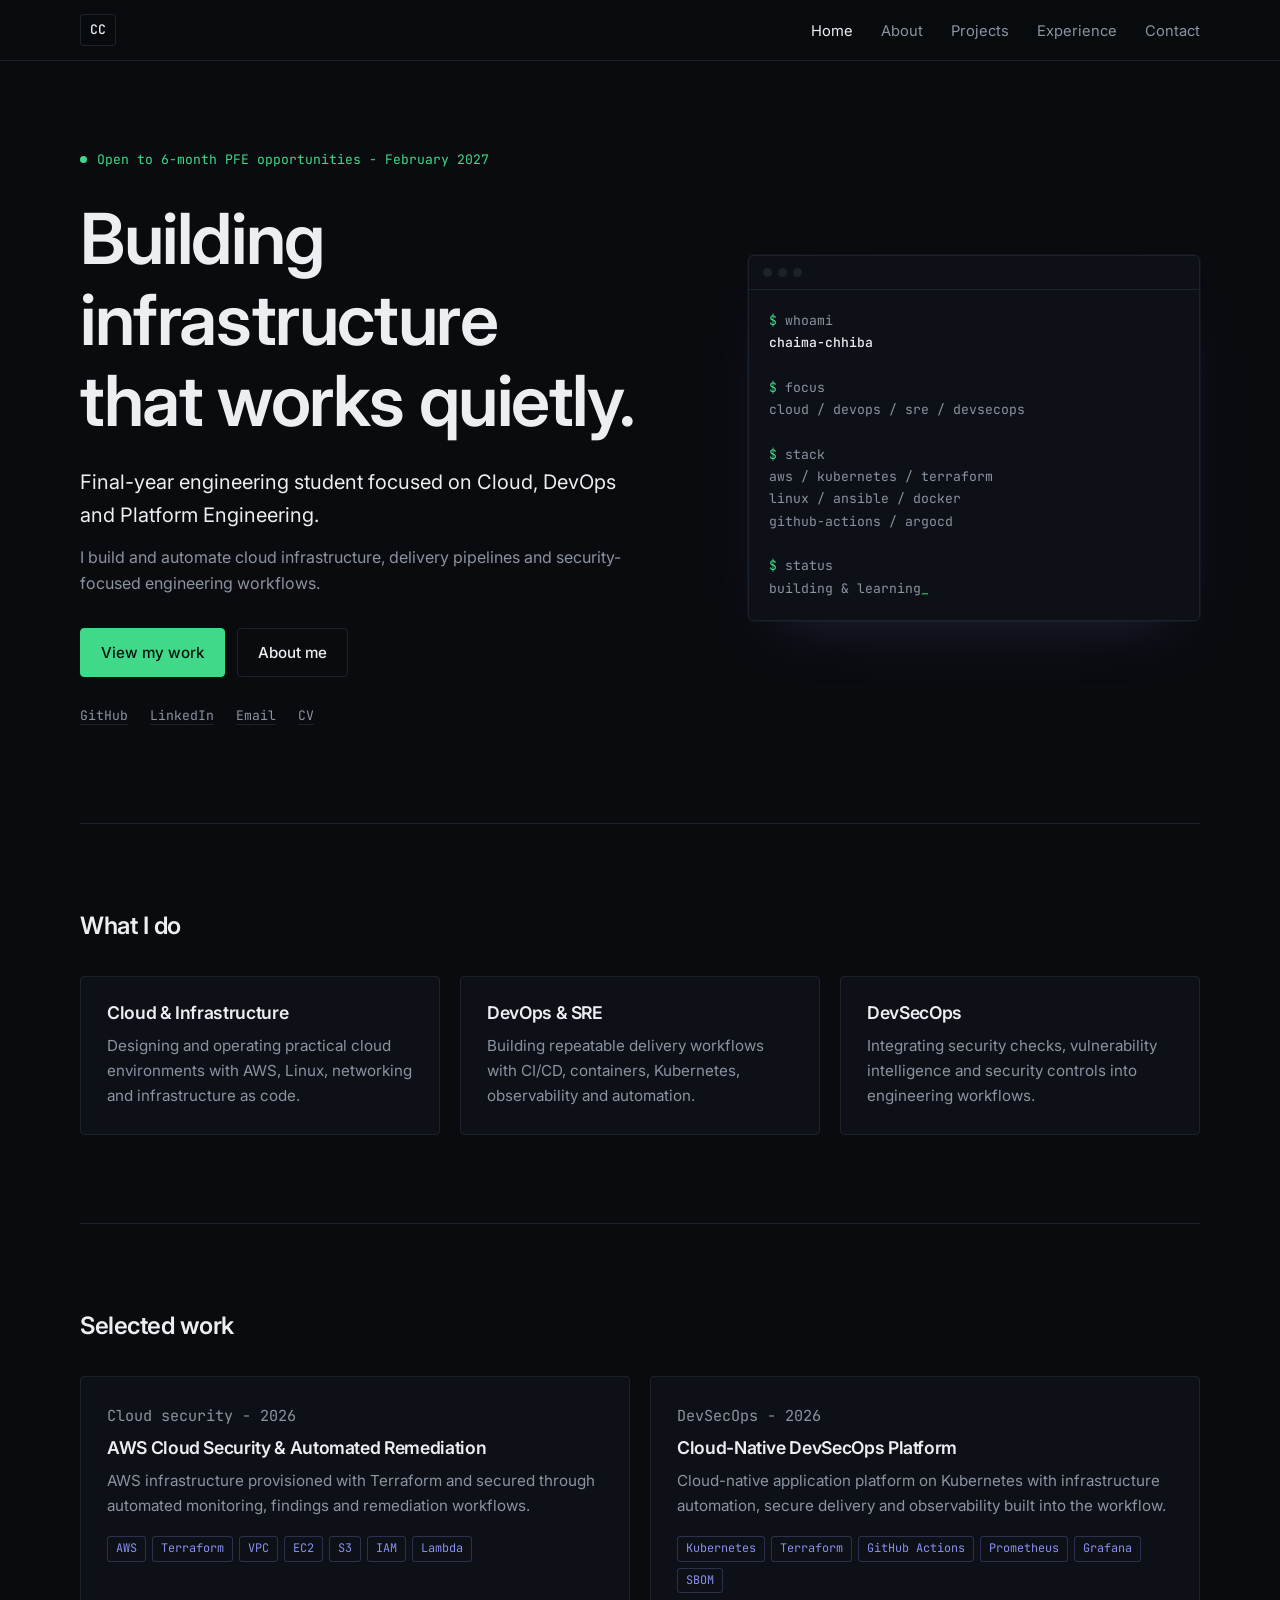
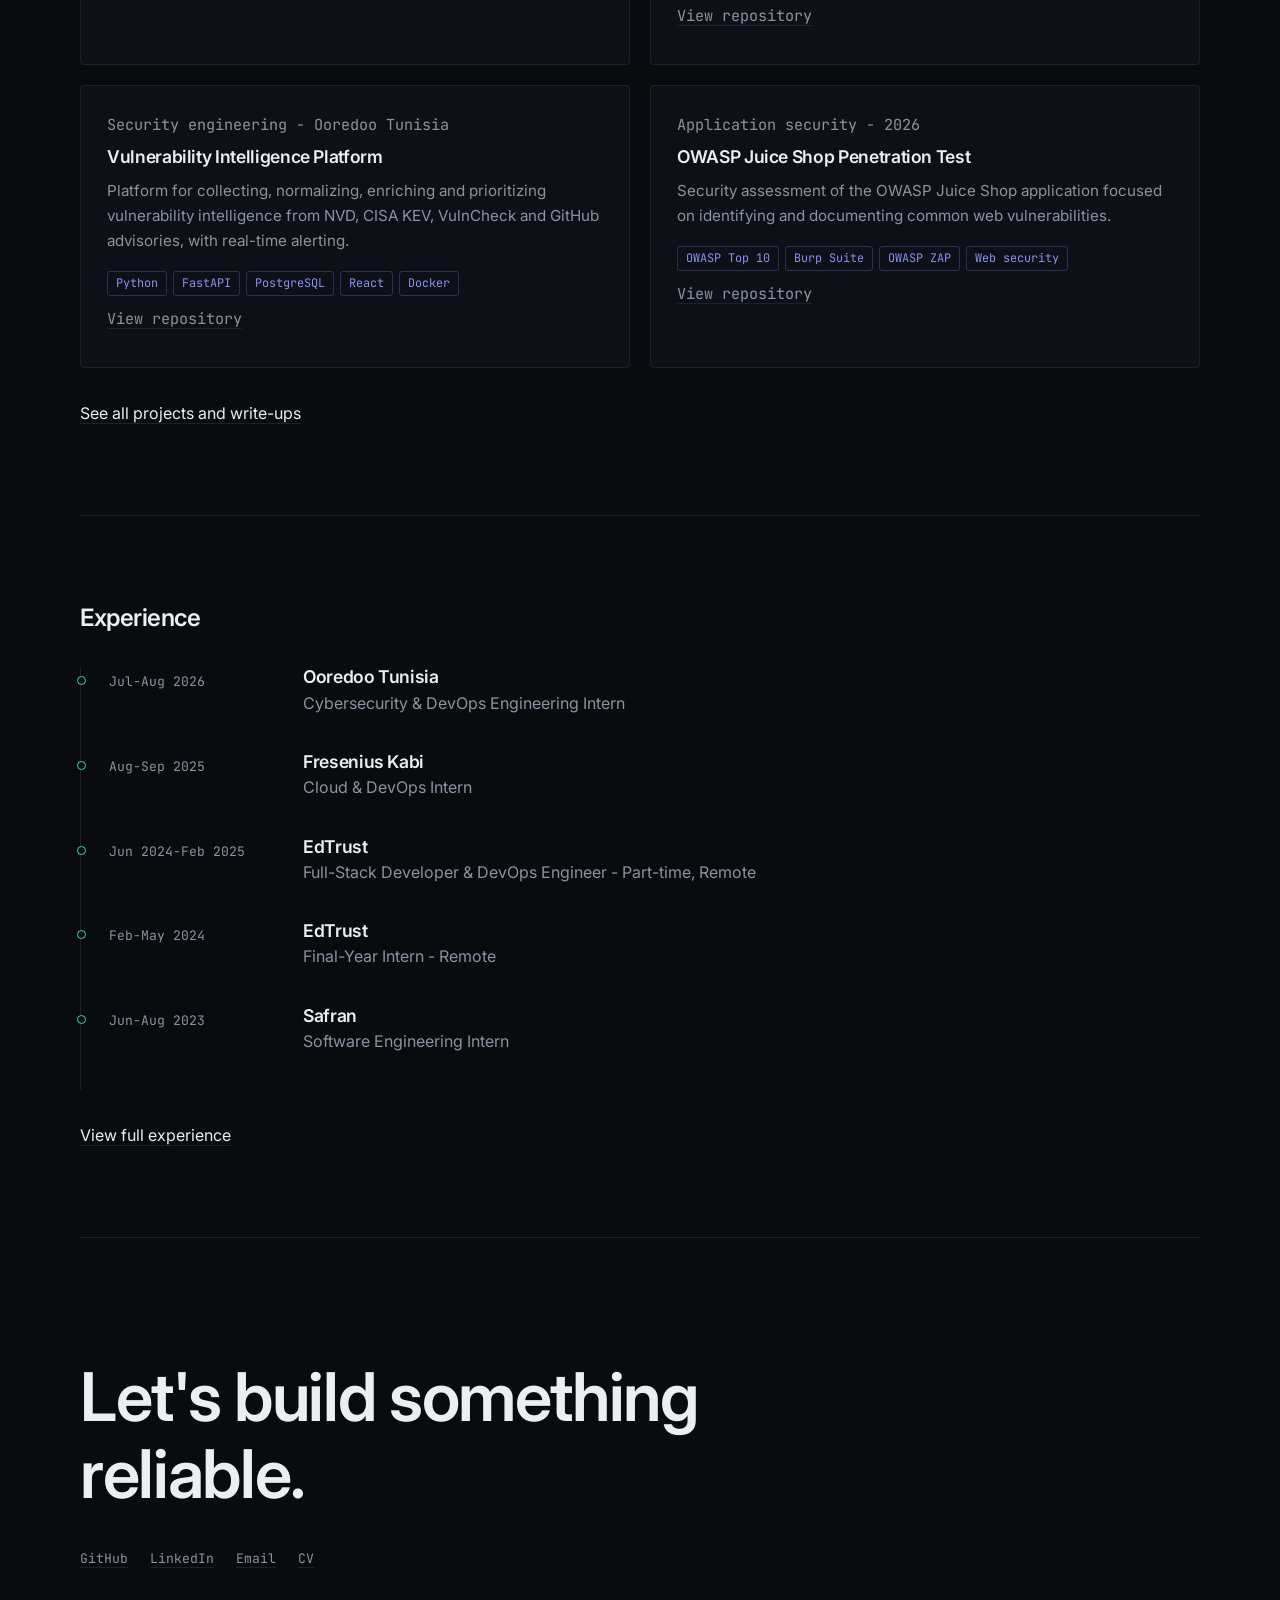
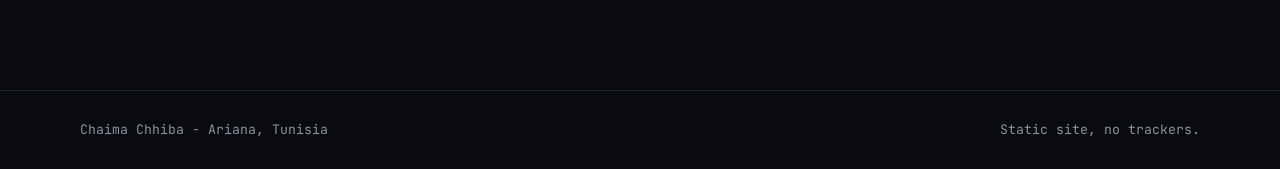
==== index.html @ 7de96c23 "Update portfolio profile and projects" ====
<!doctype html>
<html lang="en"><head><meta charset="utf-8"><meta name="viewport" content="width=device-width,initial-scale=1">
<title>Chaima Chhiba - Cloud, DevOps & Platform Engineering</title><meta name="description" content="Final-year engineering student at TEK-UP focused on Cloud, DevOps, Platform Engineering and DevSecOps. Looking for a 6-month PFE starting February 2027."><meta name="theme-color" content="#090b0f">
<link rel="canonical" href="https://chaima-chhiba.github.io/"><meta property="og:type" content="website"><meta property="og:title" content="Chaima Chhiba - Cloud, DevOps & Platform Engineering"><meta property="og:description" content="Final-year engineering student at TEK-UP focused on Cloud, DevOps, Platform Engineering and DevSecOps. Looking for a 6-month PFE starting February 2027."><meta property="og:url" content="https://chaima-chhiba.github.io/"><meta name="twitter:card" content="summary">
<link rel="icon" href="data:image/svg+xml,%3Csvg xmlns='http://www.w3.org/2000/svg' viewBox='0 0 32 32'%3E%3Crect width='32' height='32' fill='%23090b0f'/%3E%3Ctext x='4' y='22' font-family='monospace' font-size='16' fill='%2340d98a'%3ECC%3C/text%3E%3C/svg%3E">
<link rel="preconnect" href="https://fonts.googleapis.com"><link rel="preconnect" href="https://fonts.gstatic.com" crossorigin>
<link rel="stylesheet" href="https://fonts.googleapis.com/css2?family=Inter:wght@400;500;600&family=JetBrains+Mono:wght@400;500&display=swap">
<link rel="stylesheet" href="/assets/css/style.css"></head><body>
<a class="skip" href="#main">Skip to content</a>
<header class="nav"><div class="wrap nav-in"><a class="logo mono" href="/" aria-label="Chaima Chhiba, home">CC</a>
<button class="burger" aria-expanded="false" aria-controls="menu" aria-label="Open menu"><span></span><span></span></button>
<nav aria-label="Main"><ul id="menu"><li><a href="/" aria-current="page">Home</a></li><li><a href="/about/">About</a></li><li><a href="/projects/">Projects</a></li><li><a href="/experience/">Experience</a></li><li><a href="/#contact">Contact</a></li></ul></nav></div></header>
<main id="main"><section class="hero wrap"><div class="hero-t">
<p class="mono status"><span class="dot"></span>Open to 6-month PFE opportunities - February 2027</p>
<h1>Building infrastructure<br>that works quietly.</h1>
<p class="sub">Final-year engineering student focused on Cloud, DevOps and Platform Engineering.</p>
<p class="dim">I build and automate cloud infrastructure, delivery pipelines and security-focused engineering workflows.</p>
<div class="cta"><a class="btn pri" href="/projects/">View my work</a><a class="btn" href="/about/">About me</a></div><ul class="links mono"><li><a href="https://github.com/chaima-chhiba" rel="me noopener">GitHub</a></li><li><a href="https://linkedin.com/in/chaima-chhiba" rel="me noopener">LinkedIn</a></li><li><a href="mailto:chhibaachaima@gmail.com">Email</a></li><li><a href="/assets/Chaima-Chhiba-Cv.pdf">CV</a></li></ul></div>
<div class="term" role="img" aria-label="Terminal panel: chaima-chhiba, focus cloud, devops, sre, devsecops; stack aws, kubernetes, terraform, linux, ansible, docker, github-actions, argocd; status building and learning">
<div class="term-bar"><i></i><i></i><i></i></div><pre class="mono" aria-hidden="true"><span class="p">$</span> whoami
<b>chaima-chhiba</b>

<span class="p">$</span> focus
cloud / devops / sre / devsecops

<span class="p">$</span> stack
aws / kubernetes / terraform
linux / ansible / docker
github-actions / argocd

<span class="p">$</span> status
building &amp; learning<span class="cur">_</span></pre></div></section>
<section class="wrap sec"><h2 class="rv">What I do</h2><div class="grid3">
<article class="card rv"><h3>Cloud &amp; Infrastructure</h3><p>Designing and operating practical cloud environments with AWS, Linux, networking and infrastructure as code.</p></article>
<article class="card rv"><h3>DevOps &amp; SRE</h3><p>Building repeatable delivery workflows with CI/CD, containers, Kubernetes, observability and automation.</p></article>
<article class="card rv"><h3>DevSecOps</h3><p>Integrating security checks, vulnerability intelligence and security controls into engineering workflows.</p></article></div></section>
<section class="wrap sec"><h2 class="rv">Selected work</h2><div class="grid2"><article class="card rv"><p class="mono dim">Cloud security - 2026</p><h3>AWS Cloud Security & Automated Remediation</h3><p>AWS infrastructure provisioned with Terraform and secured through automated monitoring, findings and remediation workflows.</p><ul class="tags mono"><li>AWS</li><li>Terraform</li><li>VPC</li><li>EC2</li><li>S3</li><li>IAM</li><li>Lambda</li></ul></article><article class="card rv"><p class="mono dim">DevSecOps - 2026</p><h3>Cloud-Native DevSecOps Platform</h3><p>Cloud-native application platform on Kubernetes with infrastructure automation, secure delivery and observability built into the workflow.</p><ul class="tags mono"><li>Kubernetes</li><li>Terraform</li><li>GitHub Actions</li><li>Prometheus</li><li>Grafana</li><li>SBOM</li></ul><p class="mono repo"><a href="https://github.com/chaima-chhiba/secure-cicd-demo" rel="noopener">View repository</a></p></article><article class="card rv"><p class="mono dim">Security engineering - Ooredoo Tunisia</p><h3>Vulnerability Intelligence Platform</h3><p>Platform for collecting, normalizing, enriching and prioritizing vulnerability intelligence from NVD, CISA KEV, VulnCheck and GitHub advisories, with real-time alerting.</p><ul class="tags mono"><li>Python</li><li>FastAPI</li><li>PostgreSQL</li><li>React</li><li>Docker</li></ul><p class="mono repo"><a href="https://github.com/chaima-chhiba/Cybersecurity-Vulnerability-Intelligence-Portal" rel="noopener">View repository</a></p></article><article class="card rv"><p class="mono dim">Application security - 2026</p><h3>OWASP Juice Shop Penetration Test</h3><p>Security assessment of the OWASP Juice Shop application focused on identifying and documenting common web vulnerabilities.</p><ul class="tags mono"><li>OWASP Top 10</li><li>Burp Suite</li><li>OWASP ZAP</li><li>Web security</li></ul><p class="mono repo"><a href="https://github.com/chaima-chhiba/owasp-juiceshop-pentest" rel="noopener">View repository</a></p></article></div><p class="more"><a href="/projects/">See all projects and write-ups</a></p></section>
<section class="wrap sec"><h2 class="rv">Experience</h2><ol class="tl"><li class="rv"><span class="mono dim">Jul-Aug 2026</span><div><h3>Ooredoo Tunisia</h3><p class="role">Cybersecurity & DevOps Engineering Intern</p></div></li><li class="rv"><span class="mono dim">Aug-Sep 2025</span><div><h3>Fresenius Kabi</h3><p class="role">Cloud & DevOps Intern</p></div></li><li class="rv"><span class="mono dim">Jun 2024-Feb 2025</span><div><h3>EdTrust</h3><p class="role">Full-Stack Developer & DevOps Engineer - Part-time, Remote</p></div></li><li class="rv"><span class="mono dim">Feb-May 2024</span><div><h3>EdTrust</h3><p class="role">Final-Year Intern - Remote</p></div></li><li class="rv"><span class="mono dim">Jun-Aug 2023</span><div><h3>Safran</h3><p class="role">Software Engineering Intern</p></div></li></ol><p class="more"><a href="/experience/">View full experience</a></p></section>
<section class="wrap sec contact" id="contact"><h2 class="big rv">Let's build something<br>reliable.</h2><ul class="links mono"><li><a href="https://github.com/chaima-chhiba" rel="me noopener">GitHub</a></li><li><a href="https://linkedin.com/in/chaima-chhiba" rel="me noopener">LinkedIn</a></li><li><a href="mailto:chhibaachaima@gmail.com">Email</a></li><li><a href="/assets/Chaima-Chhiba-Cv.pdf">CV</a></li></ul></section></main>
<footer class="foot"><div class="wrap"><span class="mono">Chaima Chhiba - Ariana, Tunisia</span><span class="mono">Static site, no trackers.</span></div></footer>
<script src="/assets/js/main.js" defer></script></body></html>
---- assets/css/style.css ----
:root{--bg:#090b0f;--bg2:#0d1117;--tx:#eceef1;--mu:#8b93a1;--bd:#1c222c;--g:#40d98a;--v:#8b8fef;--sans:Inter,system-ui,-apple-system,"Segoe UI",sans-serif;--mono:"JetBrains Mono",ui-monospace,SFMono-Regular,Menlo,monospace}
*{box-sizing:border-box;margin:0}html{scroll-behavior:smooth;scroll-padding-top:72px;-webkit-text-size-adjust:100%}
body{background:var(--bg);color:var(--tx);font:400 1rem/1.65 var(--sans);overflow-x:hidden;-webkit-font-smoothing:antialiased}
.mono{font-family:var(--mono);font-size:.82rem}.dim{color:var(--mu)}
a{color:inherit;text-decoration-color:var(--bd);text-underline-offset:4px;transition:color .2s,text-decoration-color .2s}a:hover{color:var(--g);text-decoration-color:var(--g)}
:focus-visible{outline:2px solid var(--g);outline-offset:3px;border-radius:2px}
.skip{position:absolute;left:-999px;top:8px;background:var(--g);color:#000;padding:8px 12px;z-index:99}.skip:focus{left:8px}
.wrap{width:min(1120px,100% - 40px);margin-inline:auto}
.nav{position:sticky;top:0;z-index:50;background:rgba(9,11,15,.82);backdrop-filter:blur(10px);border-bottom:1px solid var(--bd)}
.nav-in{display:flex;align-items:center;justify-content:space-between;height:60px}
.logo{text-decoration:none;font-weight:500;border:1px solid var(--bd);padding:4px 9px;border-radius:3px}.logo:hover{border-color:var(--g)}
.nav ul{list-style:none;display:flex;gap:28px;padding:0}.nav nav a{text-decoration:none;color:var(--mu);font-size:.92rem}.nav nav a:hover,.nav nav a[aria-current]{color:var(--tx)}
.burger{display:none;background:none;border:1px solid var(--bd);border-radius:3px;width:40px;height:36px;cursor:pointer;flex-direction:column;justify-content:center;align-items:center;gap:5px}
.burger span{width:18px;height:1.5px;background:var(--tx);transition:transform .25s}
.burger[aria-expanded=true] span:first-child{transform:translateY(3.25px) rotate(45deg)}.burger[aria-expanded=true] span:last-child{transform:translateY(-3.25px) rotate(-45deg)}
h1,h2,h3{line-height:1.15;letter-spacing:-.02em;font-weight:600}
h1{font-size:clamp(2.3rem,6vw,4.4rem);margin-bottom:24px}h2{font-size:1.5rem}h3{font-size:1.1rem}
.sec{padding:88px 0;border-top:1px solid var(--bd)}.sec.first{border-top:0;padding-top:72px}.sec>h2{margin-bottom:36px}
.hero{display:grid;grid-template-columns:1.15fr .85fr;gap:56px;align-items:center;padding:88px 0 96px}
.hero-t{min-width:0}.sub{font-size:1.25rem;max-width:34rem;margin-bottom:12px}.hero-t .dim{max-width:34rem}
.status{color:var(--g);display:flex;align-items:center;gap:10px;margin-bottom:28px}.dot{width:7px;height:7px;border-radius:50%;background:var(--g);animation:pulse 2.4s infinite}
@keyframes pulse{50%{opacity:.35}}
.cta{display:flex;gap:12px;flex-wrap:wrap;margin:32px 0 28px}
.btn{display:inline-block;padding:11px 20px;border:1px solid var(--bd);border-radius:4px;text-decoration:none;font-weight:500;font-size:.95rem;transition:border-color .2s,background .2s,transform .2s}
.btn:hover{border-color:var(--g);color:var(--tx);transform:translateY(-1px)}.btn.pri{background:var(--g);border-color:var(--g);color:#04120a}.btn.pri:hover{background:#5be6a0;color:#04120a}
.links{list-style:none;display:flex;gap:22px;flex-wrap:wrap;padding:0}.links a{color:var(--mu)}
.term{background:var(--bg2);border:1px solid var(--bd);border-radius:6px;box-shadow:0 0 0 1px rgba(139,143,239,.06),0 30px 60px -30px rgba(139,143,239,.18);animation:float 9s ease-in-out infinite;min-width:0}
@keyframes float{50%{transform:translateY(-6px)}}
.term-bar{display:flex;gap:6px;padding:12px 14px;border-bottom:1px solid var(--bd)}.term-bar i{width:9px;height:9px;border-radius:50%;background:var(--bd)}
.term pre{padding:20px;color:var(--mu);line-height:1.7;overflow-x:auto;white-space:pre-wrap}.term b{color:var(--tx);font-weight:500}.p{color:var(--g)}.cur{color:var(--g);animation:blink 1.1s steps(1) infinite}
@keyframes blink{50%{opacity:0}}
.grid3{display:grid;grid-template-columns:repeat(3,1fr);gap:20px}.grid2{display:grid;grid-template-columns:repeat(2,1fr);gap:20px}
.card{background:var(--bg2);border:1px solid var(--bd);border-radius:4px;padding:26px;transition:border-color .25s,transform .25s}.card:hover{border-color:rgba(64,217,138,.45);transform:translateY(-2px)}
.card h3{margin-bottom:10px}.card p{color:var(--mu);font-size:.95rem}.card .mono{margin-bottom:10px}.card .tags{margin-top:18px}
.tags{list-style:none;display:flex;flex-wrap:wrap;gap:6px;padding:0;margin-top:14px}.tags li{font-family:var(--mono);font-size:.74rem;color:var(--v);border:1px solid rgba(139,143,239,.25);padding:2px 8px;border-radius:3px}
.more{margin-top:32px}
.tl{list-style:none;padding:0;border-left:1px solid var(--bd)}.tl>li{display:grid;grid-template-columns:170px 1fr;gap:24px;padding:0 0 36px 28px;position:relative}
.tl>li::before{content:"";position:absolute;left:-4px;top:9px;width:7px;height:7px;background:var(--bg);border:1px solid var(--g);border-radius:50%}
.tl h3{margin-bottom:2px}.role{color:var(--mu)}.tl ul{margin:12px 0 0 18px;color:var(--mu);font-size:.95rem}.tl .mono{padding-top:4px}
.contact{padding:120px 0}.big{font-size:clamp(2.2rem,6vw,4.2rem)!important;margin-bottom:36px}
.two{display:grid;grid-template-columns:220px 1fr;gap:40px}.prose{max-width:38rem}.prose p{margin-bottom:16px;color:#c7ccd4}.prose .links{margin-top:24px}
.row{padding:0 0 22px;margin-bottom:22px;border-bottom:1px solid var(--bd)}.row h3{margin-bottom:4px}.row p{color:var(--mu)}.row .tags{margin-top:6px}.row h3.mono{color:var(--tx);font-weight:500}
.clist{list-style:none;padding:0}.clist li{padding:12px 0;border-bottom:1px solid var(--bd)}.clist li::before{content:"✓ ";color:var(--g)}
.proj{display:grid;grid-template-columns:90px 1fr;gap:24px;padding:56px 0;border-top:1px solid var(--bd)}.pn{color:var(--g);padding-top:10px}
.proj h2{font-size:clamp(1.6rem,3.5vw,2.4rem);margin:6px 0 14px}.lead{max-width:40rem;color:#c7ccd4}
dl{display:grid;grid-template-columns:130px 1fr;gap:14px 24px;margin:28px 0;max-width:46rem}dt{color:var(--g);padding-top:3px}dd{color:var(--mu)}
.foot{border-top:1px solid var(--bd);padding:28px 0;color:var(--mu)}.foot .wrap{display:flex;justify-content:space-between;gap:12px;flex-wrap:wrap}
.js .rv{opacity:0;transform:translateY(14px);transition:opacity .6s,transform .6s}.js .rv.in{opacity:1;transform:none}
@media(max-width:900px){.hero{grid-template-columns:1fr;gap:40px;padding-top:56px}.grid3{grid-template-columns:1fr}.two{grid-template-columns:1fr;gap:20px}}
@media(max-width:720px){.grid2{grid-template-columns:1fr}.sec{padding:64px 0}
.burger{display:flex}.nav nav{position:absolute;top:60px;left:0;right:0;background:var(--bg);border-bottom:1px solid var(--bd);display:none}.nav nav.open{display:block}
.nav ul{flex-direction:column;gap:0;padding:8px 20px}.nav nav a{display:block;padding:14px 0;border-bottom:1px solid var(--bd)}.nav li:last-child a{border:0}
.tl>li{grid-template-columns:1fr;gap:4px;padding-left:22px}.proj{grid-template-columns:1fr;gap:6px}dl{grid-template-columns:1fr;gap:4px}dt{margin-top:12px}}
@media(prefers-reduced-motion:reduce){*,*::before,*::after{animation:none!important;transition:none!important;scroll-behavior:auto!important}.js .rv{opacity:1;transform:none}}
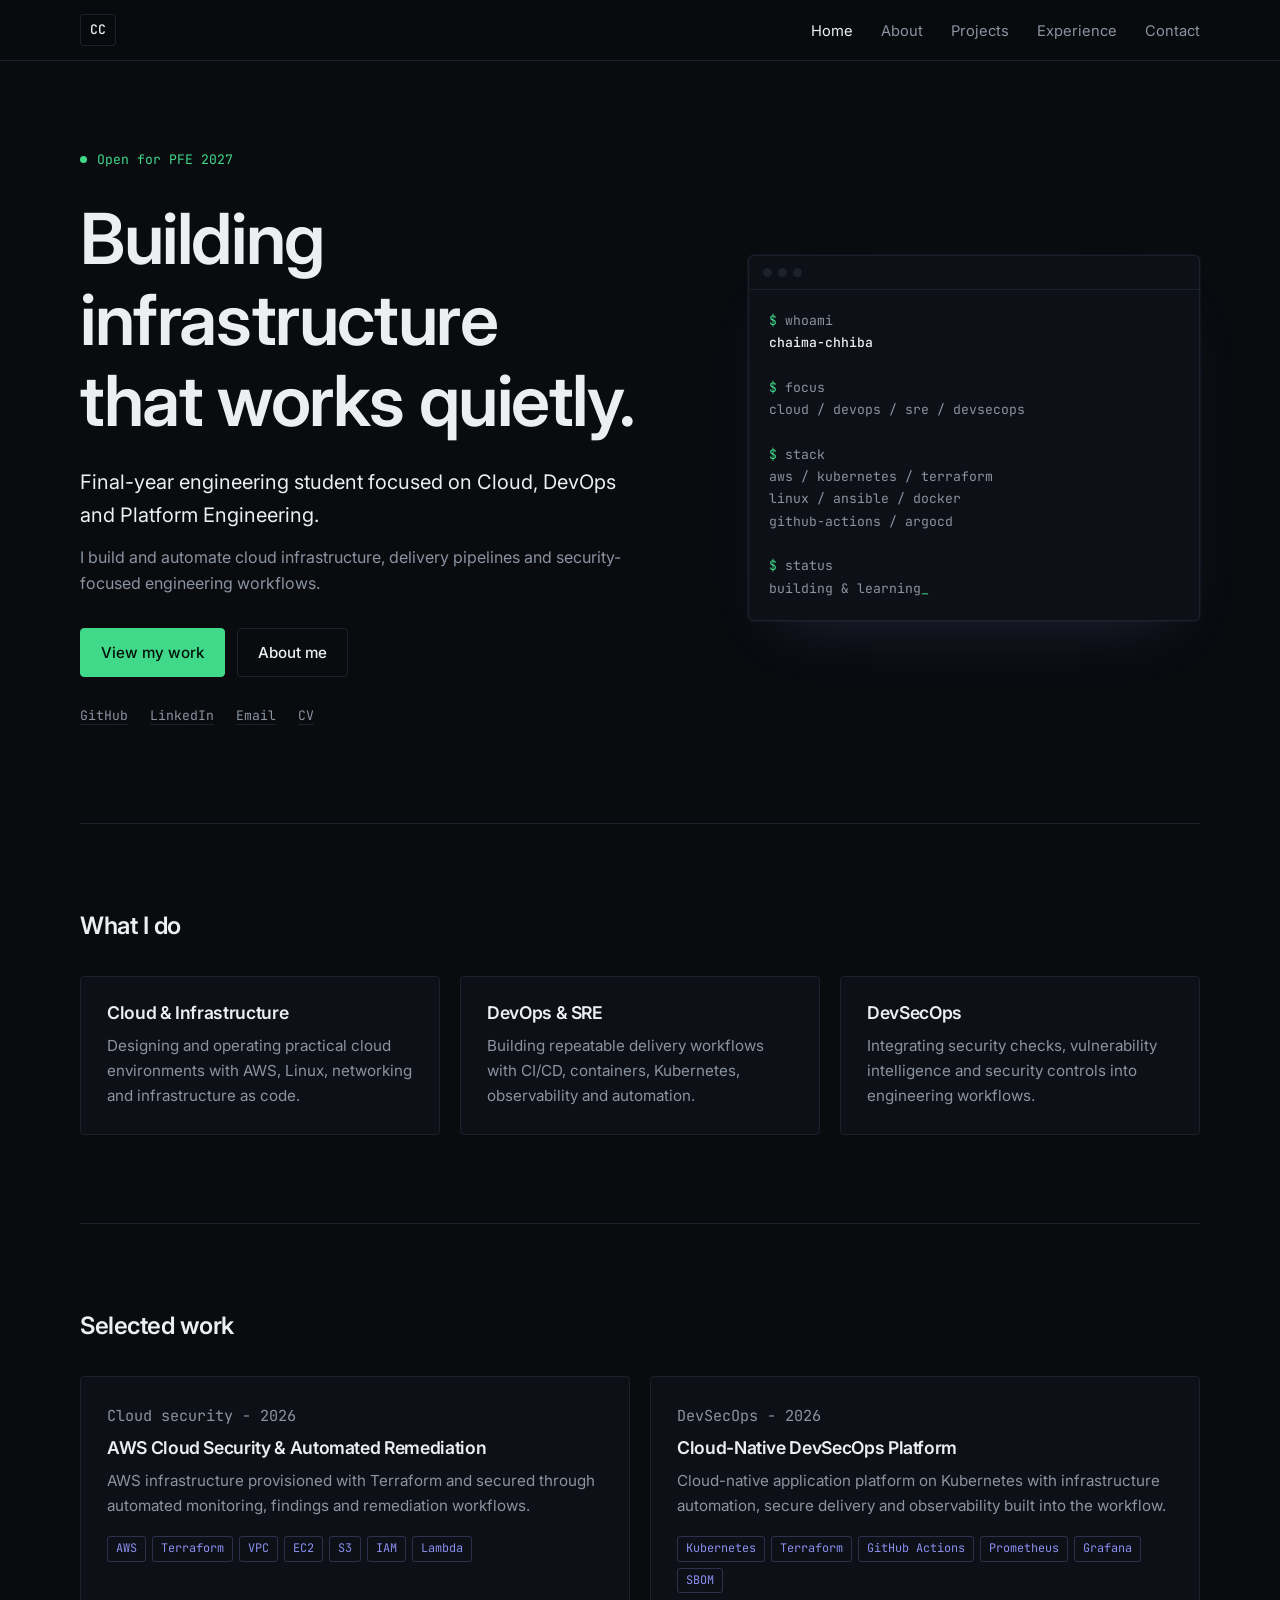
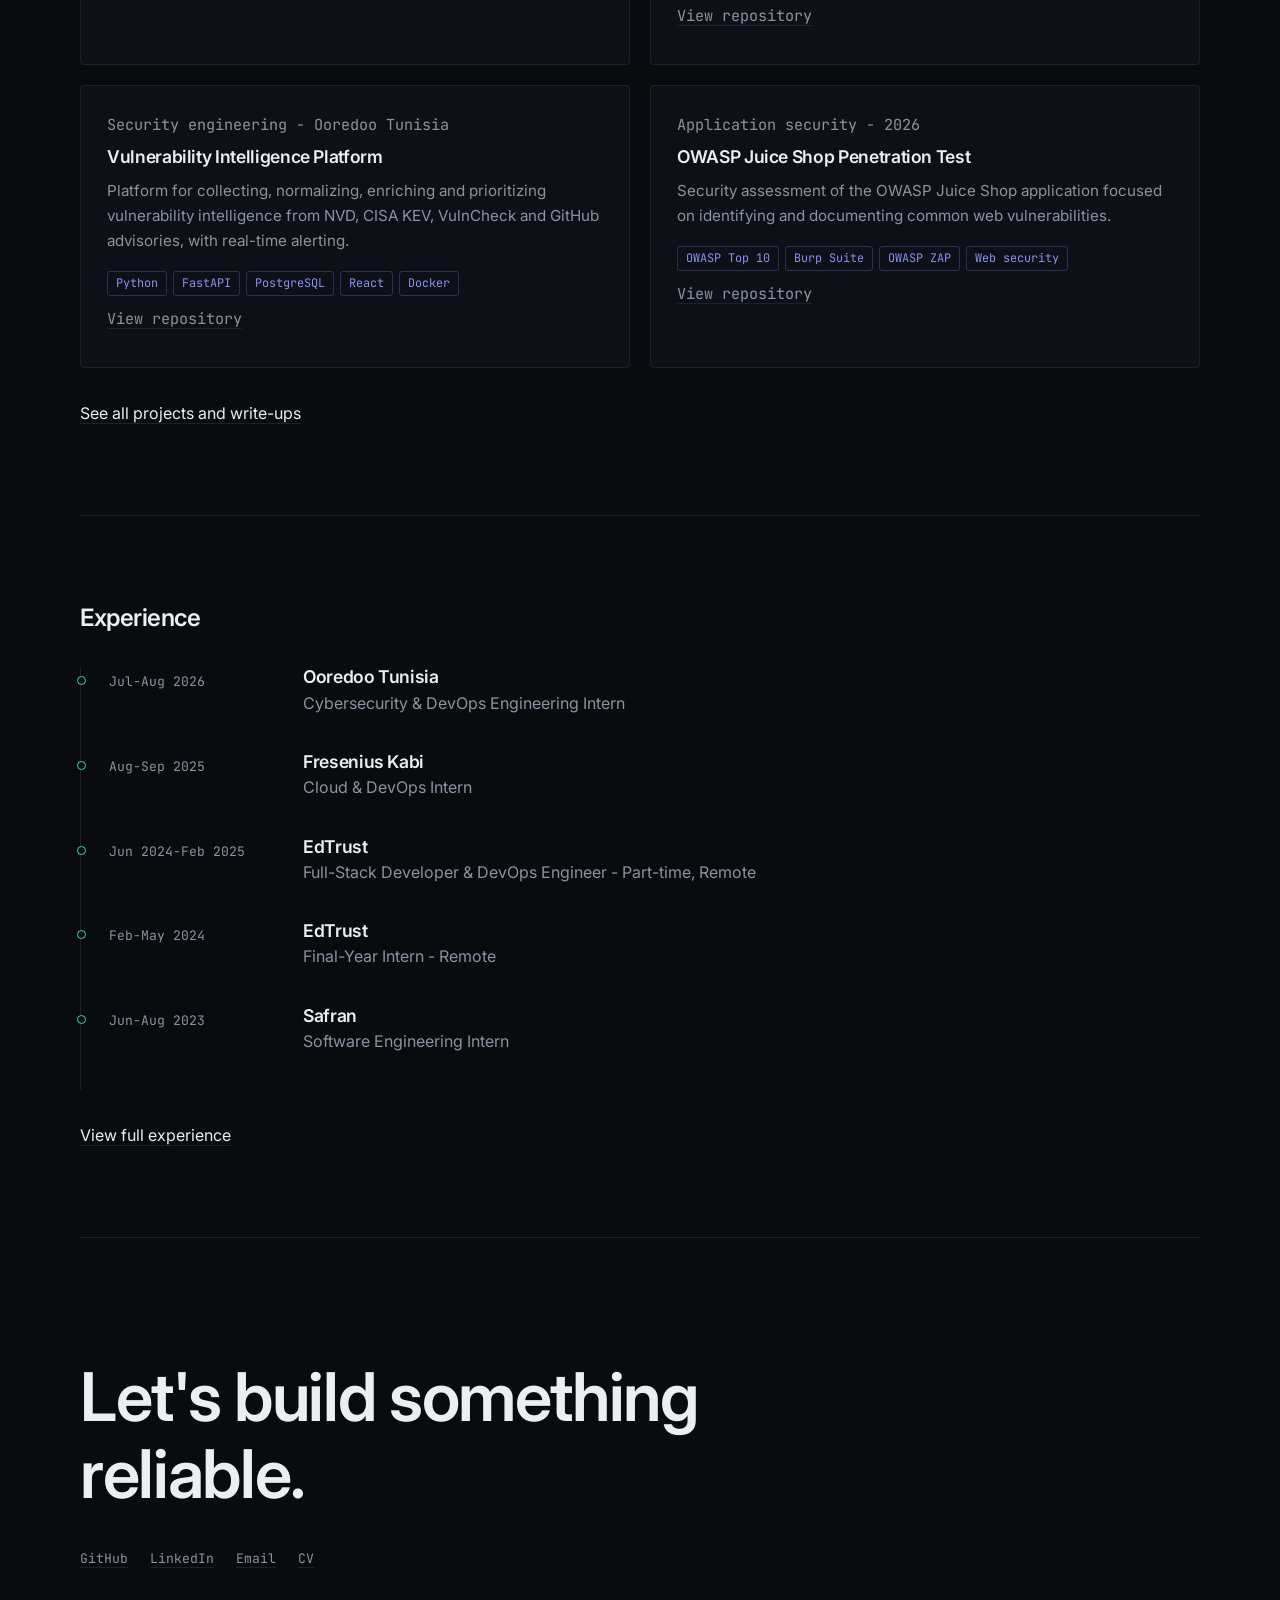
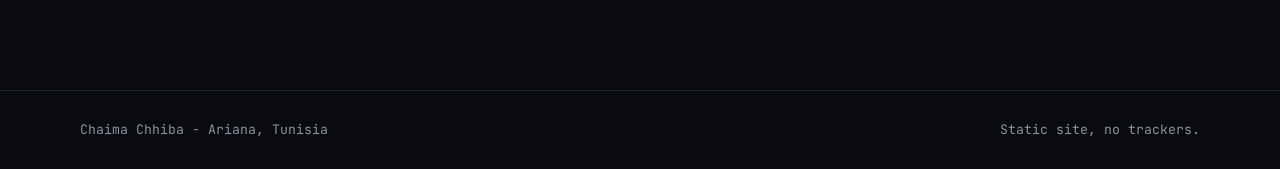
==== commit 81475bf0: "Update PFE availability wording" ====
--- a/index.html
+++ b/index.html
@@ -1,7 +1,7 @@
 <!doctype html>
 <html lang="en"><head><meta charset="utf-8"><meta name="viewport" content="width=device-width,initial-scale=1">
-<title>Chaima Chhiba - Cloud, DevOps & Platform Engineering</title><meta name="description" content="Final-year engineering student at TEK-UP focused on Cloud, DevOps, Platform Engineering and DevSecOps. Looking for a 6-month PFE starting February 2027."><meta name="theme-color" content="#090b0f">
-<link rel="canonical" href="https://chaima-chhiba.github.io/"><meta property="og:type" content="website"><meta property="og:title" content="Chaima Chhiba - Cloud, DevOps & Platform Engineering"><meta property="og:description" content="Final-year engineering student at TEK-UP focused on Cloud, DevOps, Platform Engineering and DevSecOps. Looking for a 6-month PFE starting February 2027."><meta property="og:url" content="https://chaima-chhiba.github.io/"><meta name="twitter:card" content="summary">
+<title>Chaima Chhiba - Cloud, DevOps & Platform Engineering</title><meta name="description" content="Final-year engineering student at TEK-UP focused on Cloud, DevOps, Platform Engineering and DevSecOps. Open for PFE 2027."><meta name="theme-color" content="#090b0f">
+<link rel="canonical" href="https://chaima-chhiba.github.io/"><meta property="og:type" content="website"><meta property="og:title" content="Chaima Chhiba - Cloud, DevOps & Platform Engineering"><meta property="og:description" content="Final-year engineering student at TEK-UP focused on Cloud, DevOps, Platform Engineering and DevSecOps. Open for PFE 2027."><meta property="og:url" content="https://chaima-chhiba.github.io/"><meta name="twitter:card" content="summary">
 <link rel="icon" href="data:image/svg+xml,%3Csvg xmlns='http://www.w3.org/2000/svg' viewBox='0 0 32 32'%3E%3Crect width='32' height='32' fill='%23090b0f'/%3E%3Ctext x='4' y='22' font-family='monospace' font-size='16' fill='%2340d98a'%3ECC%3C/text%3E%3C/svg%3E">
 <link rel="preconnect" href="https://fonts.googleapis.com"><link rel="preconnect" href="https://fonts.gstatic.com" crossorigin>
 <link rel="stylesheet" href="https://fonts.googleapis.com/css2?family=Inter:wght@400;500;600&family=JetBrains+Mono:wght@400;500&display=swap">
@@ -11,7 +11,7 @@
 <button class="burger" aria-expanded="false" aria-controls="menu" aria-label="Open menu"><span></span><span></span></button>
 <nav aria-label="Main"><ul id="menu"><li><a href="/" aria-current="page">Home</a></li><li><a href="/about/">About</a></li><li><a href="/projects/">Projects</a></li><li><a href="/experience/">Experience</a></li><li><a href="/#contact">Contact</a></li></ul></nav></div></header>
 <main id="main"><section class="hero wrap"><div class="hero-t">
-<p class="mono status"><span class="dot"></span>Open to 6-month PFE opportunities - February 2027</p>
+<p class="mono status"><span class="dot"></span>Open for PFE 2027</p>
 <h1>Building infrastructure<br>that works quietly.</h1>
 <p class="sub">Final-year engineering student focused on Cloud, DevOps and Platform Engineering.</p>
 <p class="dim">I build and automate cloud infrastructure, delivery pipelines and security-focused engineering workflows.</p>
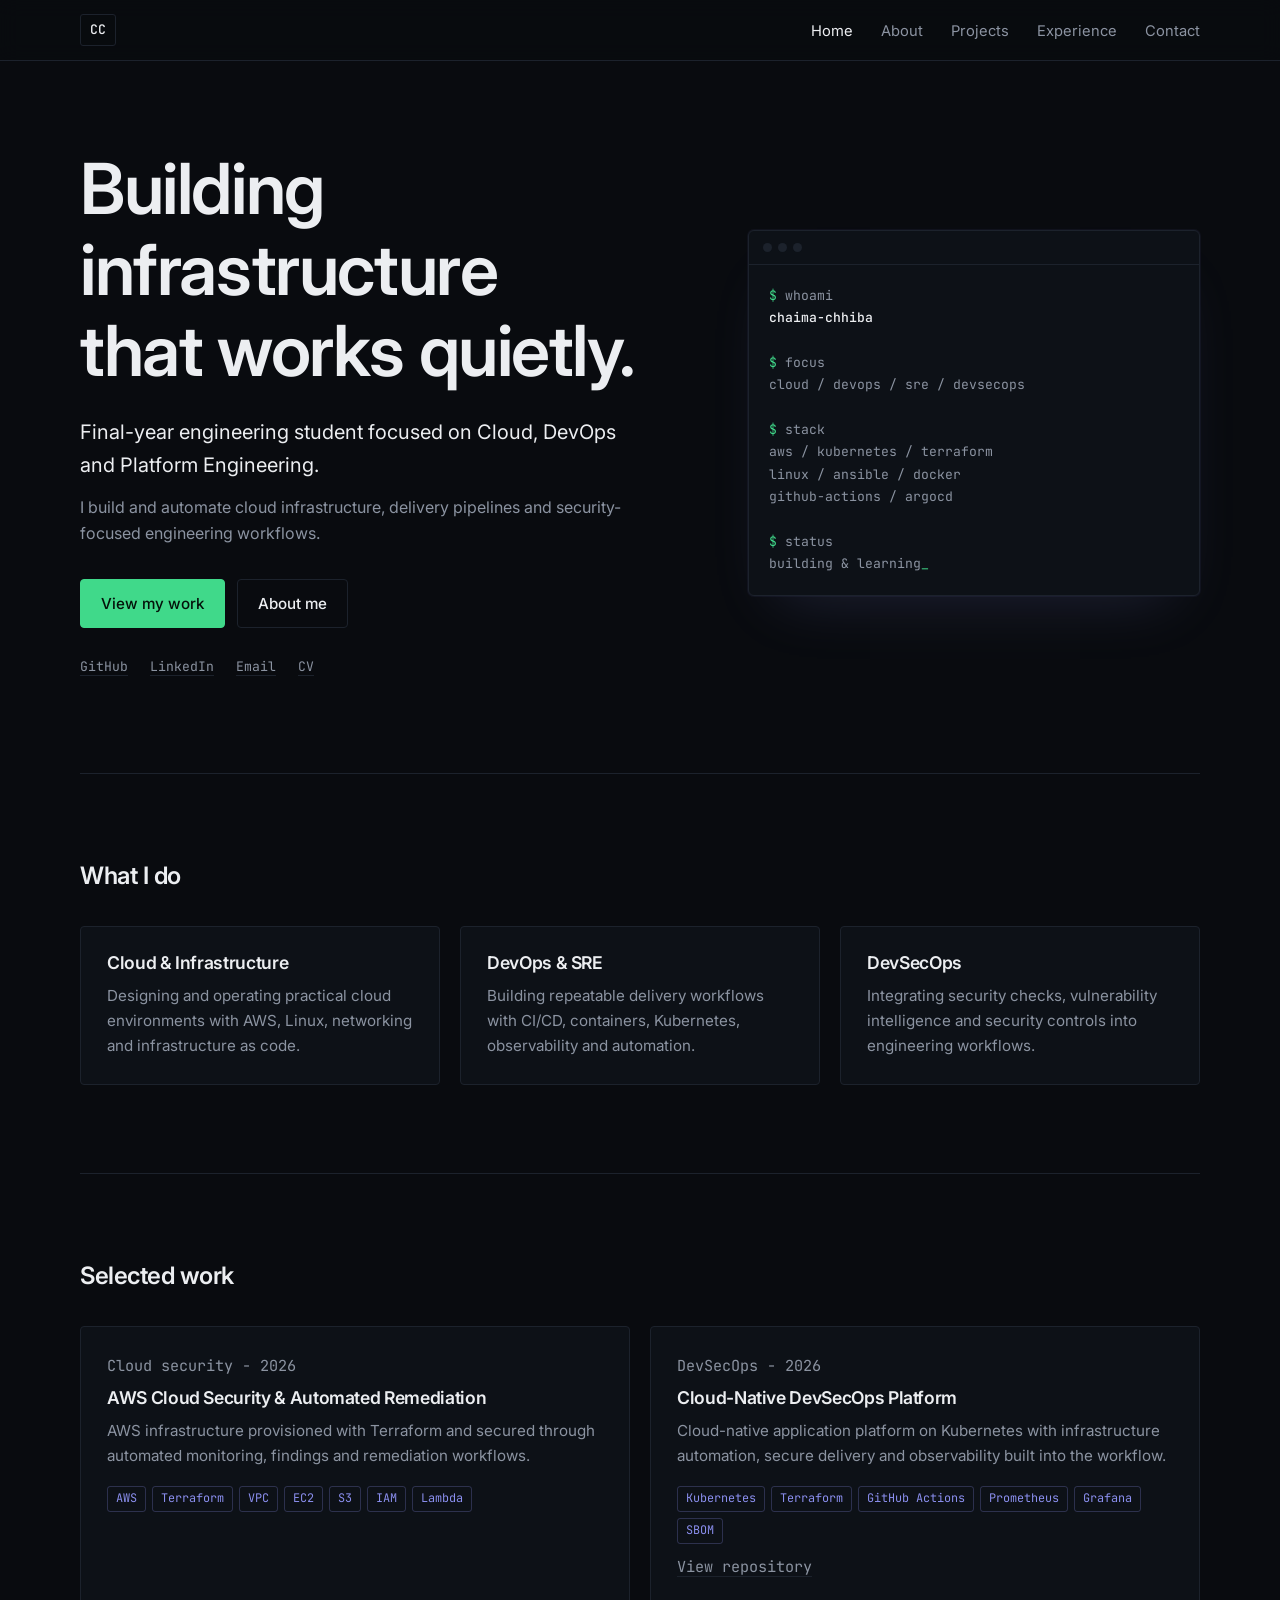
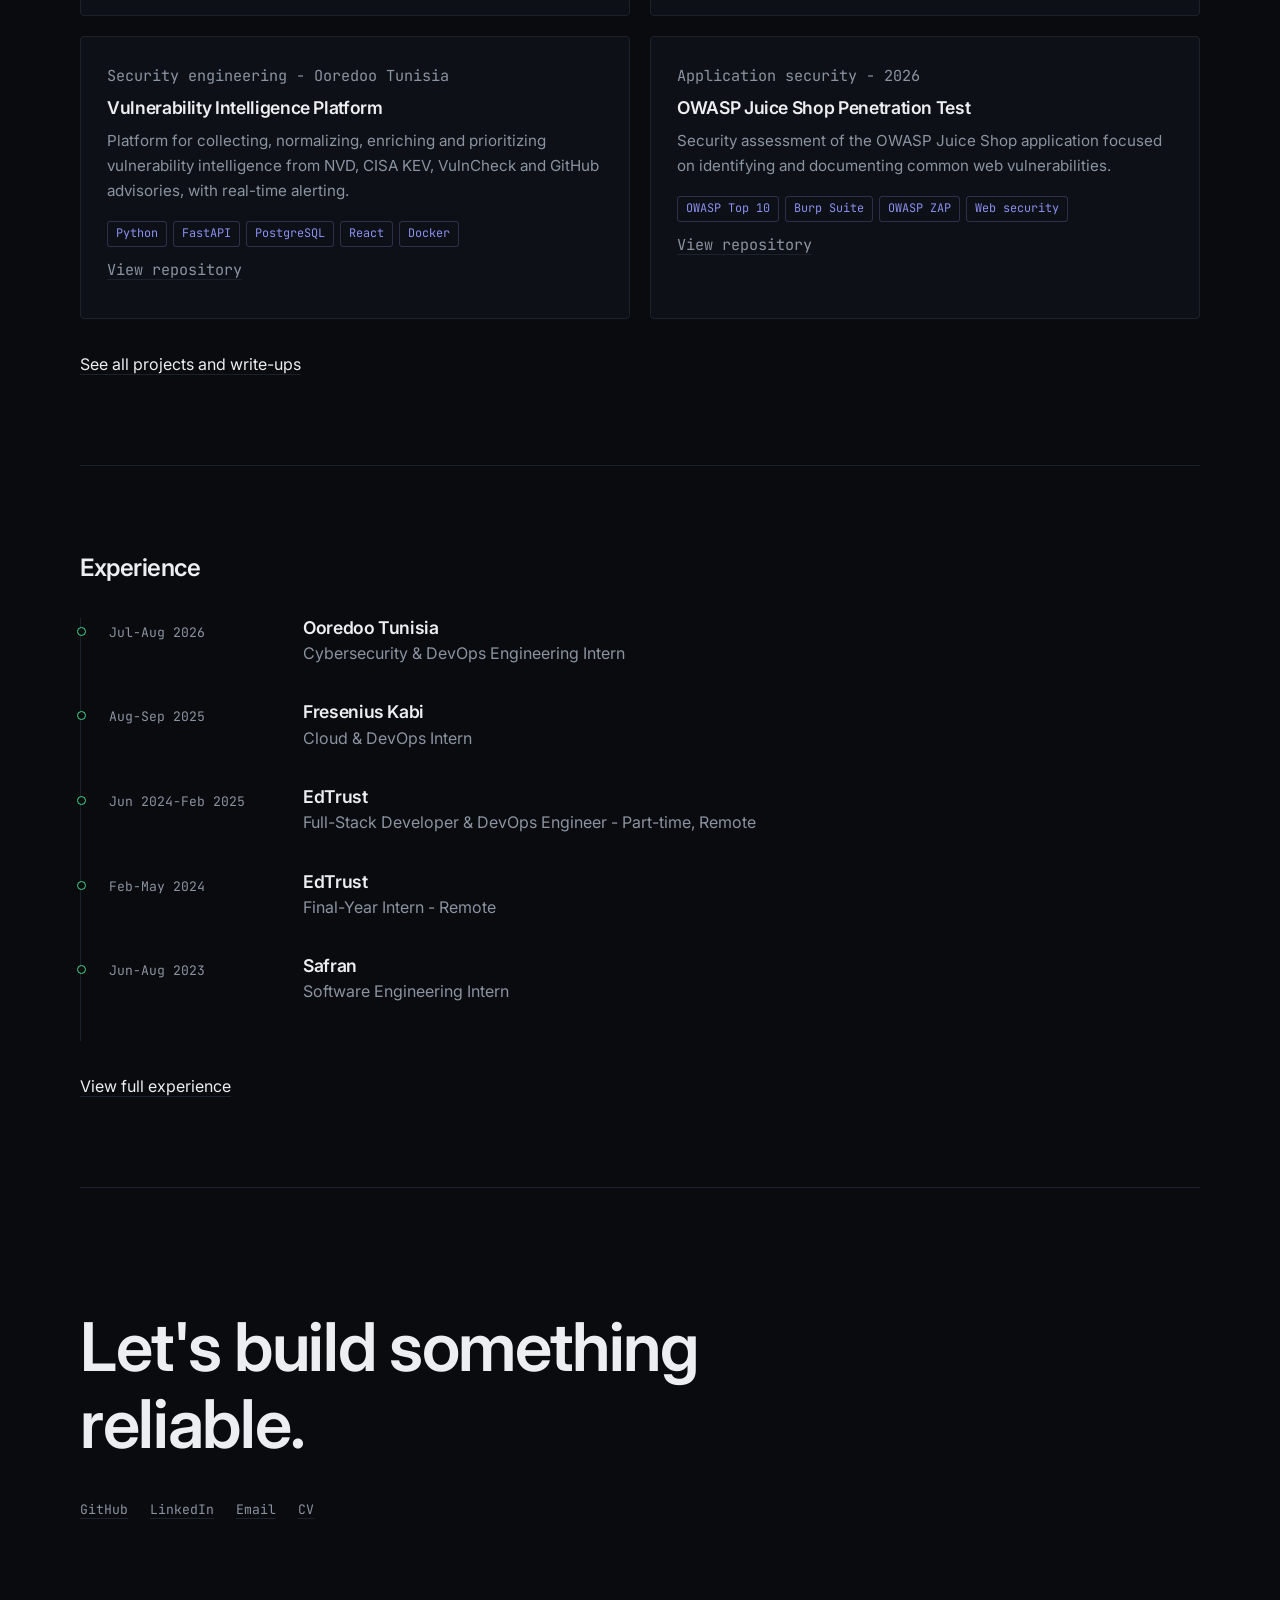
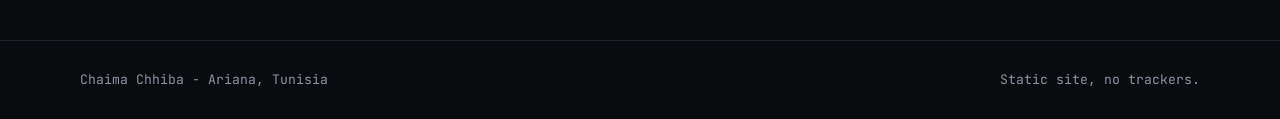
==== commit b1d668b5: "Remove homepage availability banner" ====
--- a/index.html
+++ b/index.html
@@ -11,7 +11,6 @@
 <button class="burger" aria-expanded="false" aria-controls="menu" aria-label="Open menu"><span></span><span></span></button>
 <nav aria-label="Main"><ul id="menu"><li><a href="/" aria-current="page">Home</a></li><li><a href="/about/">About</a></li><li><a href="/projects/">Projects</a></li><li><a href="/experience/">Experience</a></li><li><a href="/#contact">Contact</a></li></ul></nav></div></header>
 <main id="main"><section class="hero wrap"><div class="hero-t">
-<p class="mono status"><span class="dot"></span>Open for PFE 2027</p>
 <h1>Building infrastructure<br>that works quietly.</h1>
 <p class="sub">Final-year engineering student focused on Cloud, DevOps and Platform Engineering.</p>
 <p class="dim">I build and automate cloud infrastructure, delivery pipelines and security-focused engineering workflows.</p>
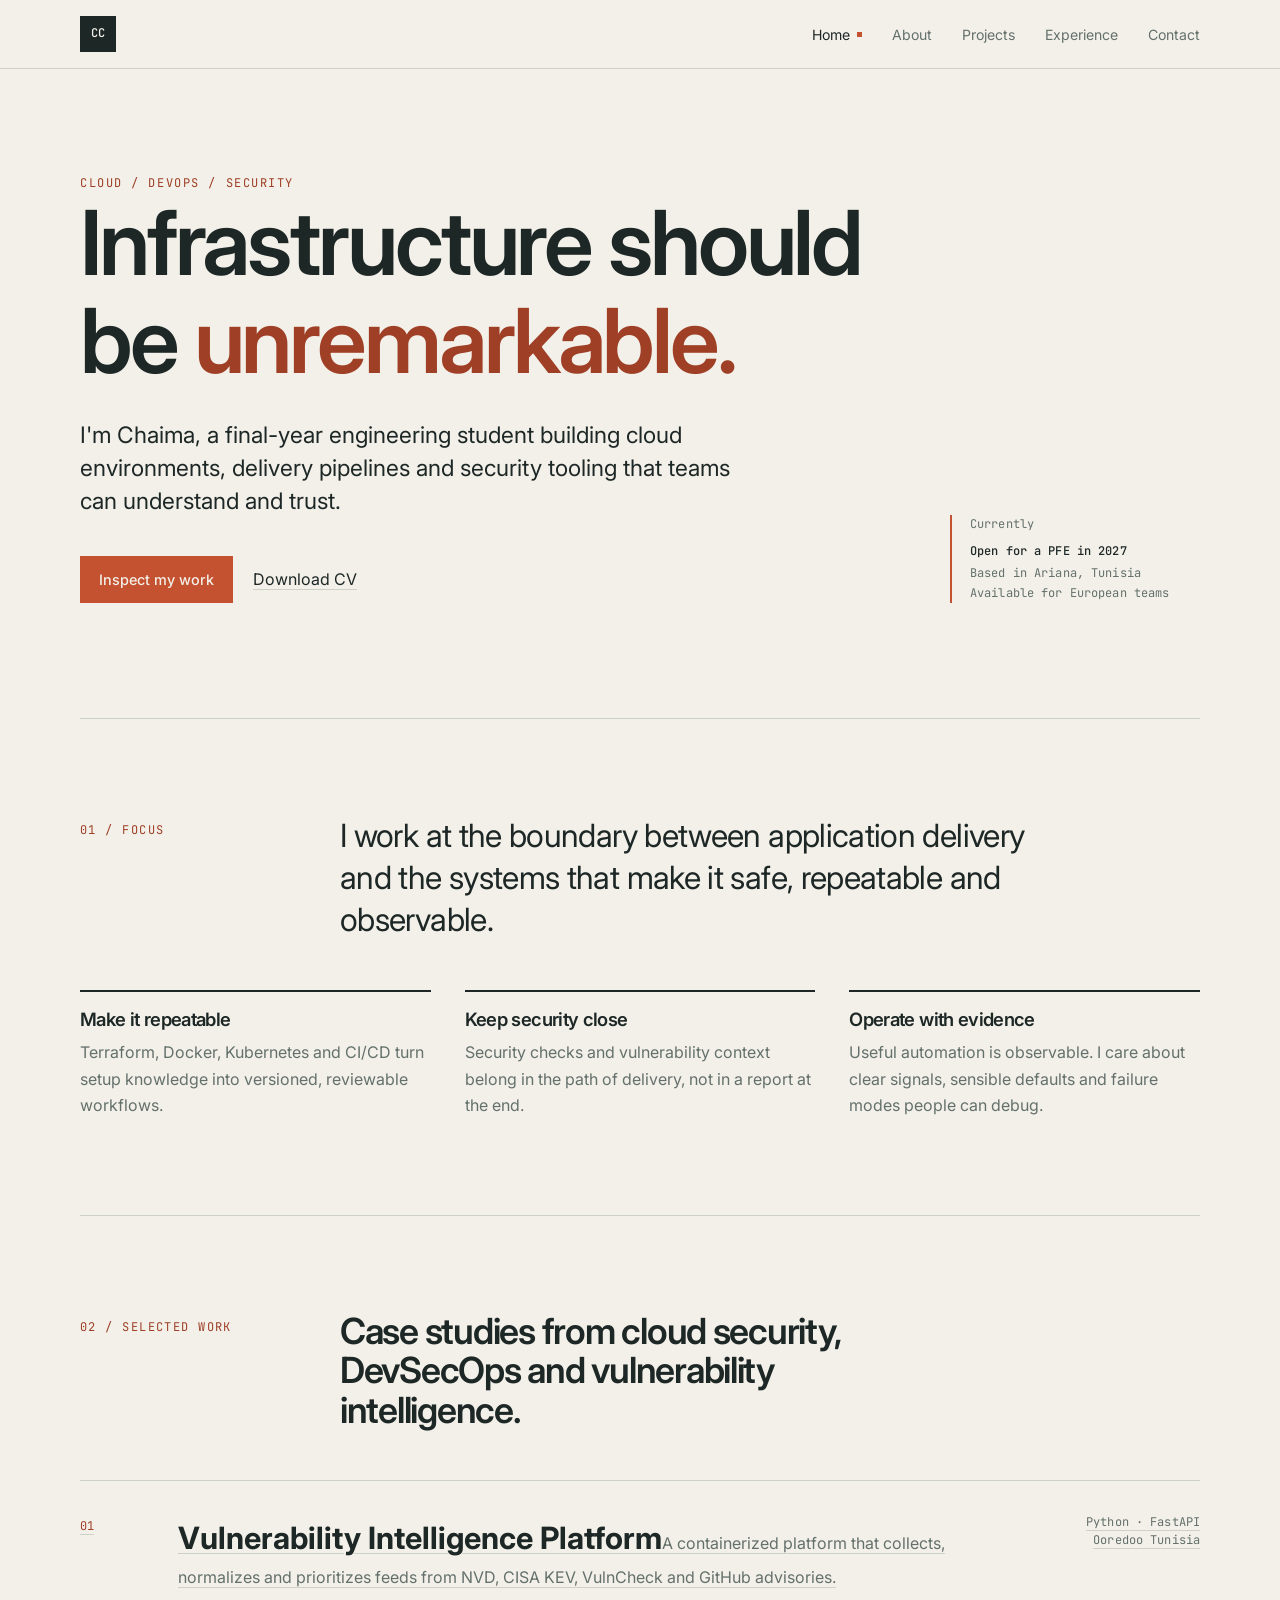
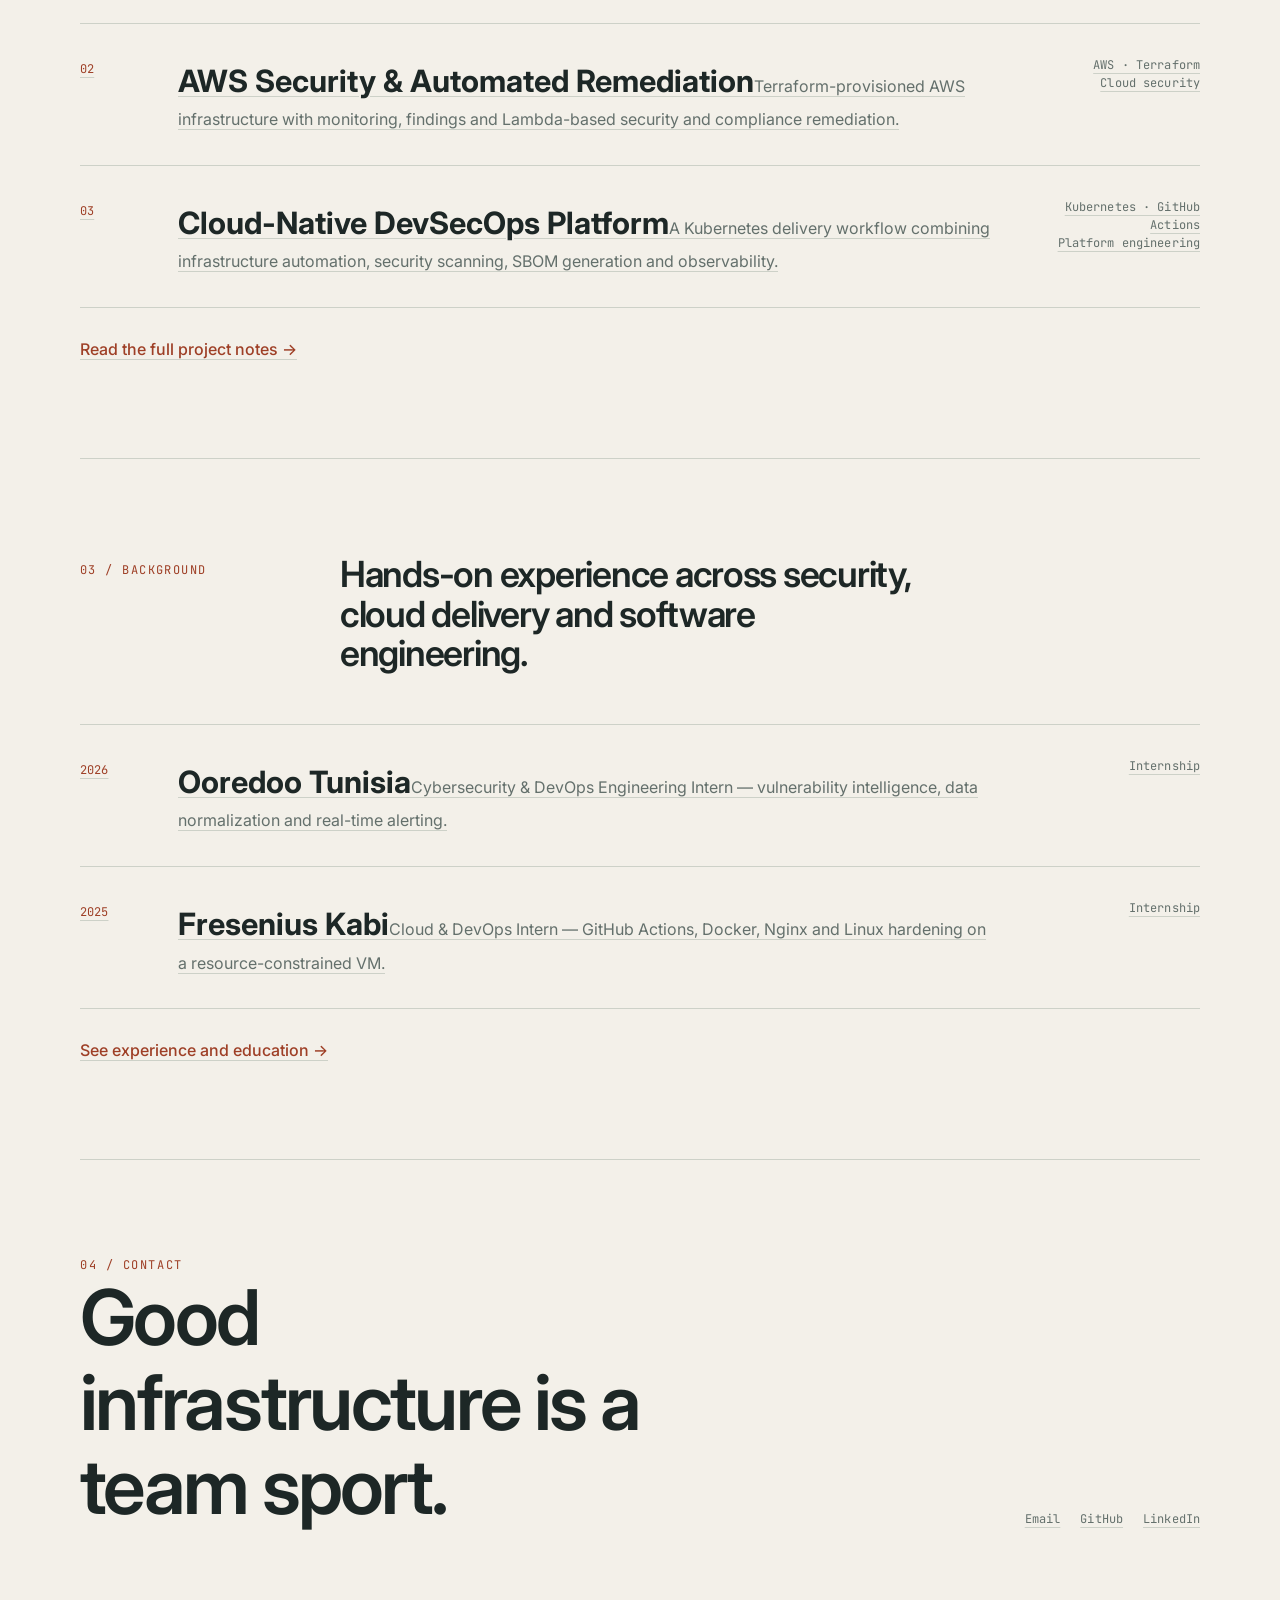
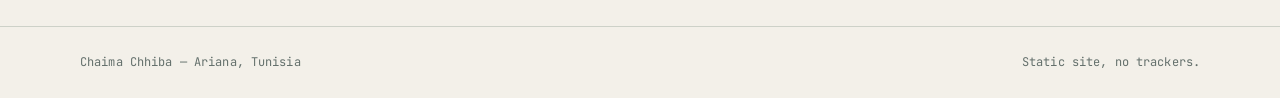
==== commit 9bce795e: "Redesign portfolio around engineering case studies Co-authored-by: Copilot <223556219+Copilot@users." ====
--- a/index.html
+++ b/index.html
@@ -1,40 +1,15 @@
 <!doctype html>
 <html lang="en"><head><meta charset="utf-8"><meta name="viewport" content="width=device-width,initial-scale=1">
-<title>Chaima Chhiba - Cloud, DevOps & Platform Engineering</title><meta name="description" content="Final-year engineering student at TEK-UP focused on Cloud, DevOps, Platform Engineering and DevSecOps. Open for PFE 2027."><meta name="theme-color" content="#090b0f">
-<link rel="canonical" href="https://chaima-chhiba.github.io/"><meta property="og:type" content="website"><meta property="og:title" content="Chaima Chhiba - Cloud, DevOps & Platform Engineering"><meta property="og:description" content="Final-year engineering student at TEK-UP focused on Cloud, DevOps, Platform Engineering and DevSecOps. Open for PFE 2027."><meta property="og:url" content="https://chaima-chhiba.github.io/"><meta name="twitter:card" content="summary">
-<link rel="icon" href="data:image/svg+xml,%3Csvg xmlns='http://www.w3.org/2000/svg' viewBox='0 0 32 32'%3E%3Crect width='32' height='32' fill='%23090b0f'/%3E%3Ctext x='4' y='22' font-family='monospace' font-size='16' fill='%2340d98a'%3ECC%3C/text%3E%3C/svg%3E">
-<link rel="preconnect" href="https://fonts.googleapis.com"><link rel="preconnect" href="https://fonts.gstatic.com" crossorigin>
-<link rel="stylesheet" href="https://fonts.googleapis.com/css2?family=Inter:wght@400;500;600&family=JetBrains+Mono:wght@400;500&display=swap">
-<link rel="stylesheet" href="/assets/css/style.css"></head><body>
+<title>Chaima Chhiba — Cloud, DevOps &amp; Security Engineering</title><meta name="description" content="Chaima Chhiba is a final-year engineering student building cloud infrastructure, secure delivery workflows and security tooling. Open for a PFE in 2027."><meta name="theme-color" content="#f3f0e9">
+<link rel="canonical" href="https://chaima-chhiba.github.io/"><meta property="og:type" content="website"><meta property="og:title" content="Chaima Chhiba — Cloud, DevOps &amp; Security Engineering"><meta property="og:description" content="Cloud infrastructure, secure delivery workflows and security tooling."><meta property="og:url" content="https://chaima-chhiba.github.io/"><meta name="twitter:card" content="summary">
+<link rel="icon" href="data:image/svg+xml,%3Csvg xmlns='http://www.w3.org/2000/svg' viewBox='0 0 32 32'%3E%3Crect width='32' height='32' fill='%231d2726'/%3E%3Ctext x='4' y='22' font-family='monospace' font-size='16' fill='%23f3f0e9'%3ECC%3C/text%3E%3C/svg%3E">
+<link rel="preconnect" href="https://fonts.googleapis.com"><link rel="preconnect" href="https://fonts.gstatic.com" crossorigin><link rel="stylesheet" href="https://fonts.googleapis.com/css2?family=Inter:wght@400;500;600&family=JetBrains+Mono:wght@400;500&display=swap"><link rel="stylesheet" href="/assets/css/style.css"></head><body>
 <a class="skip" href="#main">Skip to content</a>
-<header class="nav"><div class="wrap nav-in"><a class="logo mono" href="/" aria-label="Chaima Chhiba, home">CC</a>
-<button class="burger" aria-expanded="false" aria-controls="menu" aria-label="Open menu"><span></span><span></span></button>
-<nav aria-label="Main"><ul id="menu"><li><a href="/" aria-current="page">Home</a></li><li><a href="/about/">About</a></li><li><a href="/projects/">Projects</a></li><li><a href="/experience/">Experience</a></li><li><a href="/#contact">Contact</a></li></ul></nav></div></header>
-<main id="main"><section class="hero wrap"><div class="hero-t">
-<h1>Building infrastructure<br>that works quietly.</h1>
-<p class="sub">Final-year engineering student focused on Cloud, DevOps and Platform Engineering.</p>
-<p class="dim">I build and automate cloud infrastructure, delivery pipelines and security-focused engineering workflows.</p>
-<div class="cta"><a class="btn pri" href="/projects/">View my work</a><a class="btn" href="/about/">About me</a></div><ul class="links mono"><li><a href="https://github.com/chaima-chhiba" rel="me noopener">GitHub</a></li><li><a href="https://linkedin.com/in/chaima-chhiba" rel="me noopener">LinkedIn</a></li><li><a href="mailto:chhibaachaima@gmail.com">Email</a></li><li><a href="/assets/Chaima-Chhiba-Cv.pdf">CV</a></li></ul></div>
-<div class="term" role="img" aria-label="Terminal panel: chaima-chhiba, focus cloud, devops, sre, devsecops; stack aws, kubernetes, terraform, linux, ansible, docker, github-actions, argocd; status building and learning">
-<div class="term-bar"><i></i><i></i><i></i></div><pre class="mono" aria-hidden="true"><span class="p">$</span> whoami
-<b>chaima-chhiba</b>
-
-<span class="p">$</span> focus
-cloud / devops / sre / devsecops
-
-<span class="p">$</span> stack
-aws / kubernetes / terraform
-linux / ansible / docker
-github-actions / argocd
-
-<span class="p">$</span> status
-building &amp; learning<span class="cur">_</span></pre></div></section>
-<section class="wrap sec"><h2 class="rv">What I do</h2><div class="grid3">
-<article class="card rv"><h3>Cloud &amp; Infrastructure</h3><p>Designing and operating practical cloud environments with AWS, Linux, networking and infrastructure as code.</p></article>
-<article class="card rv"><h3>DevOps &amp; SRE</h3><p>Building repeatable delivery workflows with CI/CD, containers, Kubernetes, observability and automation.</p></article>
-<article class="card rv"><h3>DevSecOps</h3><p>Integrating security checks, vulnerability intelligence and security controls into engineering workflows.</p></article></div></section>
-<section class="wrap sec"><h2 class="rv">Selected work</h2><div class="grid2"><article class="card rv"><p class="mono dim">Cloud security - 2026</p><h3>AWS Cloud Security & Automated Remediation</h3><p>AWS infrastructure provisioned with Terraform and secured through automated monitoring, findings and remediation workflows.</p><ul class="tags mono"><li>AWS</li><li>Terraform</li><li>VPC</li><li>EC2</li><li>S3</li><li>IAM</li><li>Lambda</li></ul></article><article class="card rv"><p class="mono dim">DevSecOps - 2026</p><h3>Cloud-Native DevSecOps Platform</h3><p>Cloud-native application platform on Kubernetes with infrastructure automation, secure delivery and observability built into the workflow.</p><ul class="tags mono"><li>Kubernetes</li><li>Terraform</li><li>GitHub Actions</li><li>Prometheus</li><li>Grafana</li><li>SBOM</li></ul><p class="mono repo"><a href="https://github.com/chaima-chhiba/secure-cicd-demo" rel="noopener">View repository</a></p></article><article class="card rv"><p class="mono dim">Security engineering - Ooredoo Tunisia</p><h3>Vulnerability Intelligence Platform</h3><p>Platform for collecting, normalizing, enriching and prioritizing vulnerability intelligence from NVD, CISA KEV, VulnCheck and GitHub advisories, with real-time alerting.</p><ul class="tags mono"><li>Python</li><li>FastAPI</li><li>PostgreSQL</li><li>React</li><li>Docker</li></ul><p class="mono repo"><a href="https://github.com/chaima-chhiba/Cybersecurity-Vulnerability-Intelligence-Portal" rel="noopener">View repository</a></p></article><article class="card rv"><p class="mono dim">Application security - 2026</p><h3>OWASP Juice Shop Penetration Test</h3><p>Security assessment of the OWASP Juice Shop application focused on identifying and documenting common web vulnerabilities.</p><ul class="tags mono"><li>OWASP Top 10</li><li>Burp Suite</li><li>OWASP ZAP</li><li>Web security</li></ul><p class="mono repo"><a href="https://github.com/chaima-chhiba/owasp-juiceshop-pentest" rel="noopener">View repository</a></p></article></div><p class="more"><a href="/projects/">See all projects and write-ups</a></p></section>
-<section class="wrap sec"><h2 class="rv">Experience</h2><ol class="tl"><li class="rv"><span class="mono dim">Jul-Aug 2026</span><div><h3>Ooredoo Tunisia</h3><p class="role">Cybersecurity & DevOps Engineering Intern</p></div></li><li class="rv"><span class="mono dim">Aug-Sep 2025</span><div><h3>Fresenius Kabi</h3><p class="role">Cloud & DevOps Intern</p></div></li><li class="rv"><span class="mono dim">Jun 2024-Feb 2025</span><div><h3>EdTrust</h3><p class="role">Full-Stack Developer & DevOps Engineer - Part-time, Remote</p></div></li><li class="rv"><span class="mono dim">Feb-May 2024</span><div><h3>EdTrust</h3><p class="role">Final-Year Intern - Remote</p></div></li><li class="rv"><span class="mono dim">Jun-Aug 2023</span><div><h3>Safran</h3><p class="role">Software Engineering Intern</p></div></li></ol><p class="more"><a href="/experience/">View full experience</a></p></section>
-<section class="wrap sec contact" id="contact"><h2 class="big rv">Let's build something<br>reliable.</h2><ul class="links mono"><li><a href="https://github.com/chaima-chhiba" rel="me noopener">GitHub</a></li><li><a href="https://linkedin.com/in/chaima-chhiba" rel="me noopener">LinkedIn</a></li><li><a href="mailto:chhibaachaima@gmail.com">Email</a></li><li><a href="/assets/Chaima-Chhiba-Cv.pdf">CV</a></li></ul></section></main>
-<footer class="foot"><div class="wrap"><span class="mono">Chaima Chhiba - Ariana, Tunisia</span><span class="mono">Static site, no trackers.</span></div></footer>
-<script src="/assets/js/main.js" defer></script></body></html>+<header class="nav"><div class="wrap nav-in"><a class="logo mono" href="/" aria-label="Chaima Chhiba, home">CC</a><button class="burger" aria-expanded="false" aria-controls="menu" aria-label="Open menu"><span></span><span></span></button><nav aria-label="Main"><ul id="menu"><li><a href="/" aria-current="page">Home</a></li><li><a href="/about/">About</a></li><li><a href="/projects/">Projects</a></li><li><a href="/experience/">Experience</a></li><li><a href="#contact">Contact</a></li></ul></nav></div></header>
+<main id="main">
+<section class="wrap hero"><div class="hero-grid"><div><p class="eyebrow mono">Cloud / DevOps / Security</p><h1>Infrastructure should be <span>unremarkable.</span></h1><p class="intro">I'm Chaima, a final-year engineering student building cloud environments, delivery pipelines and security tooling that teams can understand and trust.</p><div class="cta"><a class="btn pri" href="/projects/">Inspect my work</a><a href="/assets/Chaima-Chhiba-Cv.pdf">Download CV</a></div></div><aside class="hero-note mono"><span class="dim">Currently</span><strong>Open for a PFE in 2027</strong><span class="dim">Based in Ariana, Tunisia<br>Available for European teams</span></aside></div></section>
+<section class="wrap sec"><div class="sec-heading"><p class="section-label mono">01 / Focus</p><p class="statement">I work at the boundary between application delivery and the systems that make it safe, repeatable and observable.</p></div><div class="principles"><article class="principle"><h3>Make it repeatable</h3><p>Terraform, Docker, Kubernetes and CI/CD turn setup knowledge into versioned, reviewable workflows.</p></article><article class="principle"><h3>Keep security close</h3><p>Security checks and vulnerability context belong in the path of delivery, not in a report at the end.</p></article><article class="principle"><h3>Operate with evidence</h3><p>Useful automation is observable. I care about clear signals, sensible defaults and failure modes people can debug.</p></article></div></section>
+<section class="wrap sec"><div class="sec-heading"><p class="section-label mono">02 / Selected work</p><h2>Case studies from cloud security, DevSecOps and vulnerability intelligence.</h2></div><div class="work-list"><a class="work-item" href="/projects/"><span class="work-number mono">01</span><span><strong class="work-title">Vulnerability Intelligence Platform</strong><span class="work-copy">A containerized platform that collects, normalizes and prioritizes feeds from NVD, CISA KEV, VulnCheck and GitHub advisories.</span></span><span class="work-meta mono">Python · FastAPI<br>Ooredoo Tunisia</span></a><a class="work-item" href="/projects/"><span class="work-number mono">02</span><span><strong class="work-title">AWS Security &amp; Automated Remediation</strong><span class="work-copy">Terraform-provisioned AWS infrastructure with monitoring, findings and Lambda-based security and compliance remediation.</span></span><span class="work-meta mono">AWS · Terraform<br>Cloud security</span></a><a class="work-item" href="/projects/"><span class="work-number mono">03</span><span><strong class="work-title">Cloud-Native DevSecOps Platform</strong><span class="work-copy">A Kubernetes delivery workflow combining infrastructure automation, security scanning, SBOM generation and observability.</span></span><span class="work-meta mono">Kubernetes · GitHub Actions<br>Platform engineering</span></a></div><p class="more"><a href="/projects/">Read the full project notes →</a></p></section>
+<section class="wrap sec"><div class="sec-heading"><p class="section-label mono">03 / Background</p><h2>Hands-on experience across security, cloud delivery and software engineering.</h2></div><div class="work-list"><a class="work-item" href="/experience/"><span class="work-number mono">2026</span><span><strong class="work-title">Ooredoo Tunisia</strong><span class="work-copy">Cybersecurity &amp; DevOps Engineering Intern — vulnerability intelligence, data normalization and real-time alerting.</span></span><span class="work-meta mono">Internship</span></a><a class="work-item" href="/experience/"><span class="work-number mono">2025</span><span><strong class="work-title">Fresenius Kabi</strong><span class="work-copy">Cloud &amp; DevOps Intern — GitHub Actions, Docker, Nginx and Linux hardening on a resource-constrained VM.</span></span><span class="work-meta mono">Internship</span></a></div><p class="more"><a href="/experience/">See experience and education →</a></p></section>
+<section class="wrap sec contact" id="contact"><div><p class="eyebrow mono">04 / Contact</p><h2>Good infrastructure is a team sport.</h2></div><ul class="links mono"><li><a href="mailto:chhibaachaima@gmail.com">Email</a></li><li><a href="https://github.com/chaima-chhiba" rel="me noopener">GitHub</a></li><li><a href="https://linkedin.com/in/chaima-chhiba" rel="me noopener">LinkedIn</a></li></ul></section>
+</main><footer class="foot"><div class="wrap"><span class="mono">Chaima Chhiba — Ariana, Tunisia</span><span class="mono">Static site, no trackers.</span></div></footer><script src="/assets/js/main.js" defer></script></body></html>
--- a/assets/css/style.css
+++ b/assets/css/style.css
@@ -1,54 +1,145 @@
-:root{--bg:#090b0f;--bg2:#0d1117;--tx:#eceef1;--mu:#8b93a1;--bd:#1c222c;--g:#40d98a;--v:#8b8fef;--sans:Inter,system-ui,-apple-system,"Segoe UI",sans-serif;--mono:"JetBrains Mono",ui-monospace,SFMono-Regular,Menlo,monospace}
-*{box-sizing:border-box;margin:0}html{scroll-behavior:smooth;scroll-padding-top:72px;-webkit-text-size-adjust:100%}
-body{background:var(--bg);color:var(--tx);font:400 1rem/1.65 var(--sans);overflow-x:hidden;-webkit-font-smoothing:antialiased}
-.mono{font-family:var(--mono);font-size:.82rem}.dim{color:var(--mu)}
-a{color:inherit;text-decoration-color:var(--bd);text-underline-offset:4px;transition:color .2s,text-decoration-color .2s}a:hover{color:var(--g);text-decoration-color:var(--g)}
-:focus-visible{outline:2px solid var(--g);outline-offset:3px;border-radius:2px}
-.skip{position:absolute;left:-999px;top:8px;background:var(--g);color:#000;padding:8px 12px;z-index:99}.skip:focus{left:8px}
-.wrap{width:min(1120px,100% - 40px);margin-inline:auto}
-.nav{position:sticky;top:0;z-index:50;background:rgba(9,11,15,.82);backdrop-filter:blur(10px);border-bottom:1px solid var(--bd)}
-.nav-in{display:flex;align-items:center;justify-content:space-between;height:60px}
-.logo{text-decoration:none;font-weight:500;border:1px solid var(--bd);padding:4px 9px;border-radius:3px}.logo:hover{border-color:var(--g)}
-.nav ul{list-style:none;display:flex;gap:28px;padding:0}.nav nav a{text-decoration:none;color:var(--mu);font-size:.92rem}.nav nav a:hover,.nav nav a[aria-current]{color:var(--tx)}
-.burger{display:none;background:none;border:1px solid var(--bd);border-radius:3px;width:40px;height:36px;cursor:pointer;flex-direction:column;justify-content:center;align-items:center;gap:5px}
-.burger span{width:18px;height:1.5px;background:var(--tx);transition:transform .25s}
-.burger[aria-expanded=true] span:first-child{transform:translateY(3.25px) rotate(45deg)}.burger[aria-expanded=true] span:last-child{transform:translateY(-3.25px) rotate(-45deg)}
-h1,h2,h3{line-height:1.15;letter-spacing:-.02em;font-weight:600}
-h1{font-size:clamp(2.3rem,6vw,4.4rem);margin-bottom:24px}h2{font-size:1.5rem}h3{font-size:1.1rem}
-.sec{padding:88px 0;border-top:1px solid var(--bd)}.sec.first{border-top:0;padding-top:72px}.sec>h2{margin-bottom:36px}
-.hero{display:grid;grid-template-columns:1.15fr .85fr;gap:56px;align-items:center;padding:88px 0 96px}
-.hero-t{min-width:0}.sub{font-size:1.25rem;max-width:34rem;margin-bottom:12px}.hero-t .dim{max-width:34rem}
-.status{color:var(--g);display:flex;align-items:center;gap:10px;margin-bottom:28px}.dot{width:7px;height:7px;border-radius:50%;background:var(--g);animation:pulse 2.4s infinite}
-@keyframes pulse{50%{opacity:.35}}
-.cta{display:flex;gap:12px;flex-wrap:wrap;margin:32px 0 28px}
-.btn{display:inline-block;padding:11px 20px;border:1px solid var(--bd);border-radius:4px;text-decoration:none;font-weight:500;font-size:.95rem;transition:border-color .2s,background .2s,transform .2s}
-.btn:hover{border-color:var(--g);color:var(--tx);transform:translateY(-1px)}.btn.pri{background:var(--g);border-color:var(--g);color:#04120a}.btn.pri:hover{background:#5be6a0;color:#04120a}
-.links{list-style:none;display:flex;gap:22px;flex-wrap:wrap;padding:0}.links a{color:var(--mu)}
-.term{background:var(--bg2);border:1px solid var(--bd);border-radius:6px;box-shadow:0 0 0 1px rgba(139,143,239,.06),0 30px 60px -30px rgba(139,143,239,.18);animation:float 9s ease-in-out infinite;min-width:0}
-@keyframes float{50%{transform:translateY(-6px)}}
-.term-bar{display:flex;gap:6px;padding:12px 14px;border-bottom:1px solid var(--bd)}.term-bar i{width:9px;height:9px;border-radius:50%;background:var(--bd)}
-.term pre{padding:20px;color:var(--mu);line-height:1.7;overflow-x:auto;white-space:pre-wrap}.term b{color:var(--tx);font-weight:500}.p{color:var(--g)}.cur{color:var(--g);animation:blink 1.1s steps(1) infinite}
-@keyframes blink{50%{opacity:0}}
-.grid3{display:grid;grid-template-columns:repeat(3,1fr);gap:20px}.grid2{display:grid;grid-template-columns:repeat(2,1fr);gap:20px}
-.card{background:var(--bg2);border:1px solid var(--bd);border-radius:4px;padding:26px;transition:border-color .25s,transform .25s}.card:hover{border-color:rgba(64,217,138,.45);transform:translateY(-2px)}
-.card h3{margin-bottom:10px}.card p{color:var(--mu);font-size:.95rem}.card .mono{margin-bottom:10px}.card .tags{margin-top:18px}
-.tags{list-style:none;display:flex;flex-wrap:wrap;gap:6px;padding:0;margin-top:14px}.tags li{font-family:var(--mono);font-size:.74rem;color:var(--v);border:1px solid rgba(139,143,239,.25);padding:2px 8px;border-radius:3px}
-.more{margin-top:32px}
-.tl{list-style:none;padding:0;border-left:1px solid var(--bd)}.tl>li{display:grid;grid-template-columns:170px 1fr;gap:24px;padding:0 0 36px 28px;position:relative}
-.tl>li::before{content:"";position:absolute;left:-4px;top:9px;width:7px;height:7px;background:var(--bg);border:1px solid var(--g);border-radius:50%}
-.tl h3{margin-bottom:2px}.role{color:var(--mu)}.tl ul{margin:12px 0 0 18px;color:var(--mu);font-size:.95rem}.tl .mono{padding-top:4px}
-.contact{padding:120px 0}.big{font-size:clamp(2.2rem,6vw,4.2rem)!important;margin-bottom:36px}
-.two{display:grid;grid-template-columns:220px 1fr;gap:40px}.prose{max-width:38rem}.prose p{margin-bottom:16px;color:#c7ccd4}.prose .links{margin-top:24px}
-.row{padding:0 0 22px;margin-bottom:22px;border-bottom:1px solid var(--bd)}.row h3{margin-bottom:4px}.row p{color:var(--mu)}.row .tags{margin-top:6px}.row h3.mono{color:var(--tx);font-weight:500}
-.clist{list-style:none;padding:0}.clist li{padding:12px 0;border-bottom:1px solid var(--bd)}.clist li::before{content:"✓ ";color:var(--g)}
-.proj{display:grid;grid-template-columns:90px 1fr;gap:24px;padding:56px 0;border-top:1px solid var(--bd)}.pn{color:var(--g);padding-top:10px}
-.proj h2{font-size:clamp(1.6rem,3.5vw,2.4rem);margin:6px 0 14px}.lead{max-width:40rem;color:#c7ccd4}
-dl{display:grid;grid-template-columns:130px 1fr;gap:14px 24px;margin:28px 0;max-width:46rem}dt{color:var(--g);padding-top:3px}dd{color:var(--mu)}
-.foot{border-top:1px solid var(--bd);padding:28px 0;color:var(--mu)}.foot .wrap{display:flex;justify-content:space-between;gap:12px;flex-wrap:wrap}
-.js .rv{opacity:0;transform:translateY(14px);transition:opacity .6s,transform .6s}.js .rv.in{opacity:1;transform:none}
-@media(max-width:900px){.hero{grid-template-columns:1fr;gap:40px;padding-top:56px}.grid3{grid-template-columns:1fr}.two{grid-template-columns:1fr;gap:20px}}
-@media(max-width:720px){.grid2{grid-template-columns:1fr}.sec{padding:64px 0}
-.burger{display:flex}.nav nav{position:absolute;top:60px;left:0;right:0;background:var(--bg);border-bottom:1px solid var(--bd);display:none}.nav nav.open{display:block}
-.nav ul{flex-direction:column;gap:0;padding:8px 20px}.nav nav a{display:block;padding:14px 0;border-bottom:1px solid var(--bd)}.nav li:last-child a{border:0}
-.tl>li{grid-template-columns:1fr;gap:4px;padding-left:22px}.proj{grid-template-columns:1fr;gap:6px}dl{grid-template-columns:1fr;gap:4px}dt{margin-top:12px}}
-@media(prefers-reduced-motion:reduce){*,*::before,*::after{animation:none!important;transition:none!important;scroll-behavior:auto!important}.js .rv{opacity:1;transform:none}}
+:root {
+  --paper: #f3f0e9;
+  --paper-deep: #e8e3d9;
+  --ink: #1d2726;
+  --muted: #64706c;
+  --line: #cdd1c8;
+  --accent: #c4512f;
+  --accent-dark: #9e3f26;
+  --blue: #315b67;
+  --sans: Inter, system-ui, -apple-system, "Segoe UI", sans-serif;
+  --mono: "JetBrains Mono", ui-monospace, SFMono-Regular, Menlo, monospace;
+}
+
+* { box-sizing: border-box; margin: 0; }
+html { scroll-behavior: smooth; scroll-padding-top: 82px; -webkit-text-size-adjust: 100%; }
+body { background: var(--paper); color: var(--ink); font: 400 1rem/1.65 var(--sans); overflow-x: hidden; -webkit-font-smoothing: antialiased; }
+.mono { font-family: var(--mono); font-size: .75rem; letter-spacing: .01em; }
+.dim { color: var(--muted); }
+a { color: inherit; text-decoration-color: var(--line); text-underline-offset: 4px; transition: color .2s, text-decoration-color .2s; }
+a:hover { color: var(--accent-dark); text-decoration-color: var(--accent); }
+:focus-visible { outline: 2px solid var(--accent); outline-offset: 4px; }
+.skip { position: absolute; left: -999px; top: 8px; background: var(--ink); color: var(--paper); padding: 8px 12px; z-index: 99; }
+.skip:focus { left: 8px; }
+.wrap { width: min(1120px, 100% - 48px); margin-inline: auto; }
+
+.nav { position: sticky; top: 0; z-index: 50; background: rgba(243, 240, 233, .94); border-bottom: 1px solid var(--line); }
+.nav-in { display: flex; align-items: center; justify-content: space-between; min-height: 68px; }
+.logo { display: inline-flex; align-items: center; justify-content: center; width: 36px; height: 36px; color: var(--paper); background: var(--ink); text-decoration: none; font-weight: 500; }
+.logo:hover { color: var(--paper); background: var(--accent); }
+.nav ul { list-style: none; display: flex; gap: 30px; padding: 0; }
+.nav nav a { text-decoration: none; color: var(--muted); font-size: .88rem; }
+.nav nav a:hover, .nav nav a[aria-current] { color: var(--ink); }
+.nav nav a[aria-current]::after { content: ""; display: inline-block; width: 5px; height: 5px; margin: 0 0 3px 7px; background: var(--accent); }
+.burger { display: none; background: none; border: 1px solid var(--line); width: 40px; height: 36px; cursor: pointer; flex-direction: column; justify-content: center; align-items: center; gap: 5px; }
+.burger span { width: 18px; height: 1.5px; background: var(--ink); transition: transform .2s; }
+.burger[aria-expanded=true] span:first-child { transform: translateY(3.25px) rotate(45deg); }
+.burger[aria-expanded=true] span:last-child { transform: translateY(-3.25px) rotate(-45deg); }
+
+h1, h2, h3 { line-height: 1.1; letter-spacing: -.035em; font-weight: 600; }
+h1 { font-size: clamp(2.8rem, 7vw, 6.7rem); max-width: 860px; margin-bottom: 28px; }
+h2 { font-size: clamp(1.55rem, 3vw, 2.25rem); }
+h3 { font-size: 1.15rem; }
+.eyebrow { color: var(--accent-dark); text-transform: uppercase; letter-spacing: .13em; }
+.sec { padding: 96px 0; border-top: 1px solid var(--line); }
+.sec.first { border-top: 0; padding-top: 92px; }
+.sec-heading { display: grid; grid-template-columns: 220px 1fr; gap: 40px; margin-bottom: 50px; }
+.sec-heading h2 { max-width: 600px; }
+.section-label { color: var(--accent-dark); padding-top: 6px; text-transform: uppercase; letter-spacing: .12em; }
+
+.hero { padding: 105px 0 115px; }
+.hero-grid { display: grid; grid-template-columns: 1fr 250px; gap: 80px; align-items: end; }
+.hero h1 span { color: var(--accent-dark); }
+.intro { max-width: 650px; font-size: clamp(1.12rem, 2vw, 1.42rem); line-height: 1.45; }
+.hero-note { border-left: 2px solid var(--accent); padding-left: 18px; color: var(--muted); }
+.hero-note strong { display: block; color: var(--ink); font-weight: 500; margin: 7px 0 2px; }
+.cta { display: flex; align-items: center; gap: 20px; flex-wrap: wrap; margin-top: 38px; }
+.btn { display: inline-block; padding: 11px 18px; border: 1px solid var(--ink); text-decoration: none; font-size: .9rem; font-weight: 500; }
+.btn:hover { color: var(--paper); background: var(--ink); }
+.btn.pri { color: var(--paper); background: var(--accent); border-color: var(--accent); }
+.btn.pri:hover { background: var(--accent-dark); border-color: var(--accent-dark); }
+.links { list-style: none; display: flex; gap: 20px; flex-wrap: wrap; padding: 0; }
+.links a { color: var(--muted); }
+
+.statement { max-width: 690px; font-size: clamp(1.3rem, 2.6vw, 2rem); line-height: 1.3; letter-spacing: -.02em; }
+.work-list { border-top: 1px solid var(--line); }
+.work-item { display: grid; grid-template-columns: 70px 1fr 180px; gap: 28px; padding: 32px 0; border-bottom: 1px solid var(--line); }
+.work-item:hover .work-title { color: var(--accent-dark); }
+.work-number { color: var(--accent-dark); padding-top: 4px; }
+.work-title { font-size: clamp(1.35rem, 2.4vw, 2rem); margin-bottom: 8px; transition: color .2s; }
+.work-copy { max-width: 620px; color: var(--muted); }
+.work-meta { color: var(--muted); text-align: right; line-height: 1.5; }
+.tags { list-style: none; display: flex; flex-wrap: wrap; gap: 7px 14px; padding: 0; margin-top: 17px; }
+.tags li { color: var(--blue); border-bottom: 1px solid #aebfc2; padding-bottom: 2px; }
+.more { margin-top: 28px; }
+.more a, .repo a { color: var(--accent-dark); font-weight: 500; }
+
+.principles { display: grid; grid-template-columns: repeat(3, 1fr); gap: 34px; }
+.principle { padding-top: 17px; border-top: 2px solid var(--ink); }
+.principle h3 { margin-bottom: 10px; }
+.principle p { color: var(--muted); }
+.contact { display: flex; justify-content: space-between; align-items: end; gap: 40px; }
+.contact h2 { max-width: 580px; font-size: clamp(2.3rem, 6vw, 5rem); }
+.foot { border-top: 1px solid var(--line); padding: 26px 0; color: var(--muted); }
+.foot .wrap { display: flex; justify-content: space-between; gap: 12px; flex-wrap: wrap; }
+
+.two { display: grid; grid-template-columns: 220px 1fr; gap: 40px; }
+.prose { max-width: 650px; }
+.prose p { margin-bottom: 18px; }
+.prose .links { margin-top: 28px; }
+.row { padding: 0 0 22px; margin-bottom: 22px; border-bottom: 1px solid var(--line); }
+.row h3 { margin-bottom: 4px; }
+.row p { color: var(--muted); }
+.row .tags { margin-top: 7px; }
+.row h3.mono { color: var(--ink); font-weight: 500; }
+.clist { list-style: none; max-width: 650px; padding: 0; }
+.clist li { padding: 13px 0; border-bottom: 1px solid var(--line); }
+.clist li::before { content: "— "; color: var(--accent); }
+.tl { list-style: none; padding: 0; border-top: 1px solid var(--line); max-width: 900px; }
+.tl > li { display: grid; grid-template-columns: 170px 1fr; gap: 28px; padding: 28px 0; border-bottom: 1px solid var(--line); }
+.tl h3 { margin-bottom: 3px; }
+.role { color: var(--muted); }
+.tl ul { margin: 12px 0 0 18px; color: var(--muted); }
+
+.proj { display: grid; grid-template-columns: 90px 1fr; gap: 28px; padding: 58px 0; border-top: 1px solid var(--line); }
+.pn { color: var(--accent-dark); padding-top: 7px; }
+.proj h2 { font-size: clamp(1.75rem, 4vw, 3rem); margin: 7px 0 16px; max-width: 750px; }
+.lead { max-width: 680px; font-size: 1.1rem; color: var(--muted); }
+dl { display: grid; grid-template-columns: 135px 1fr; gap: 15px 25px; margin: 30px 0; max-width: 760px; }
+dt { color: var(--accent-dark); padding-top: 3px; }
+dd { color: var(--muted); }
+.repo { margin-top: 22px; }
+
+@media (max-width: 900px) {
+  .hero-grid { grid-template-columns: 1fr; gap: 38px; }
+  .hero-note { max-width: 310px; }
+  .principles { grid-template-columns: 1fr; gap: 26px; }
+  .sec-heading, .two { grid-template-columns: 1fr; gap: 16px; }
+}
+@media (max-width: 720px) {
+  .wrap { width: min(100% - 32px, 1120px); }
+  .nav-in { min-height: 60px; }
+  .burger { display: flex; }
+  .nav nav { position: absolute; top: 60px; left: 0; right: 0; background: var(--paper); border-bottom: 1px solid var(--line); display: none; }
+  .nav nav.open { display: block; }
+  .nav ul { flex-direction: column; gap: 0; padding: 7px 16px; }
+  .nav nav a { display: block; padding: 13px 0; border-bottom: 1px solid var(--line); }
+  .nav li:last-child a { border: 0; }
+  .nav nav a[aria-current]::after { display: none; }
+  .hero { padding: 74px 0 80px; }
+  h1 { font-size: clamp(2.65rem, 14vw, 4.8rem); }
+  .sec { padding: 70px 0; }
+  .sec.first { padding-top: 65px; }
+  .sec-heading { margin-bottom: 32px; }
+  .work-item { grid-template-columns: 38px 1fr; gap: 14px; padding: 25px 0; }
+  .work-meta { grid-column: 2; text-align: left; }
+  .proj { grid-template-columns: 1fr; gap: 6px; padding: 40px 0; }
+  .tl > li { grid-template-columns: 1fr; gap: 4px; }
+  dl { grid-template-columns: 1fr; gap: 4px; }
+  dt { margin-top: 12px; }
+  .contact { display: block; }
+  .contact .links { margin-top: 28px; }
+}
+@media (prefers-reduced-motion: reduce) {
+  *, *::before, *::after { transition-duration: .001ms !important; scroll-behavior: auto !important; }
+}
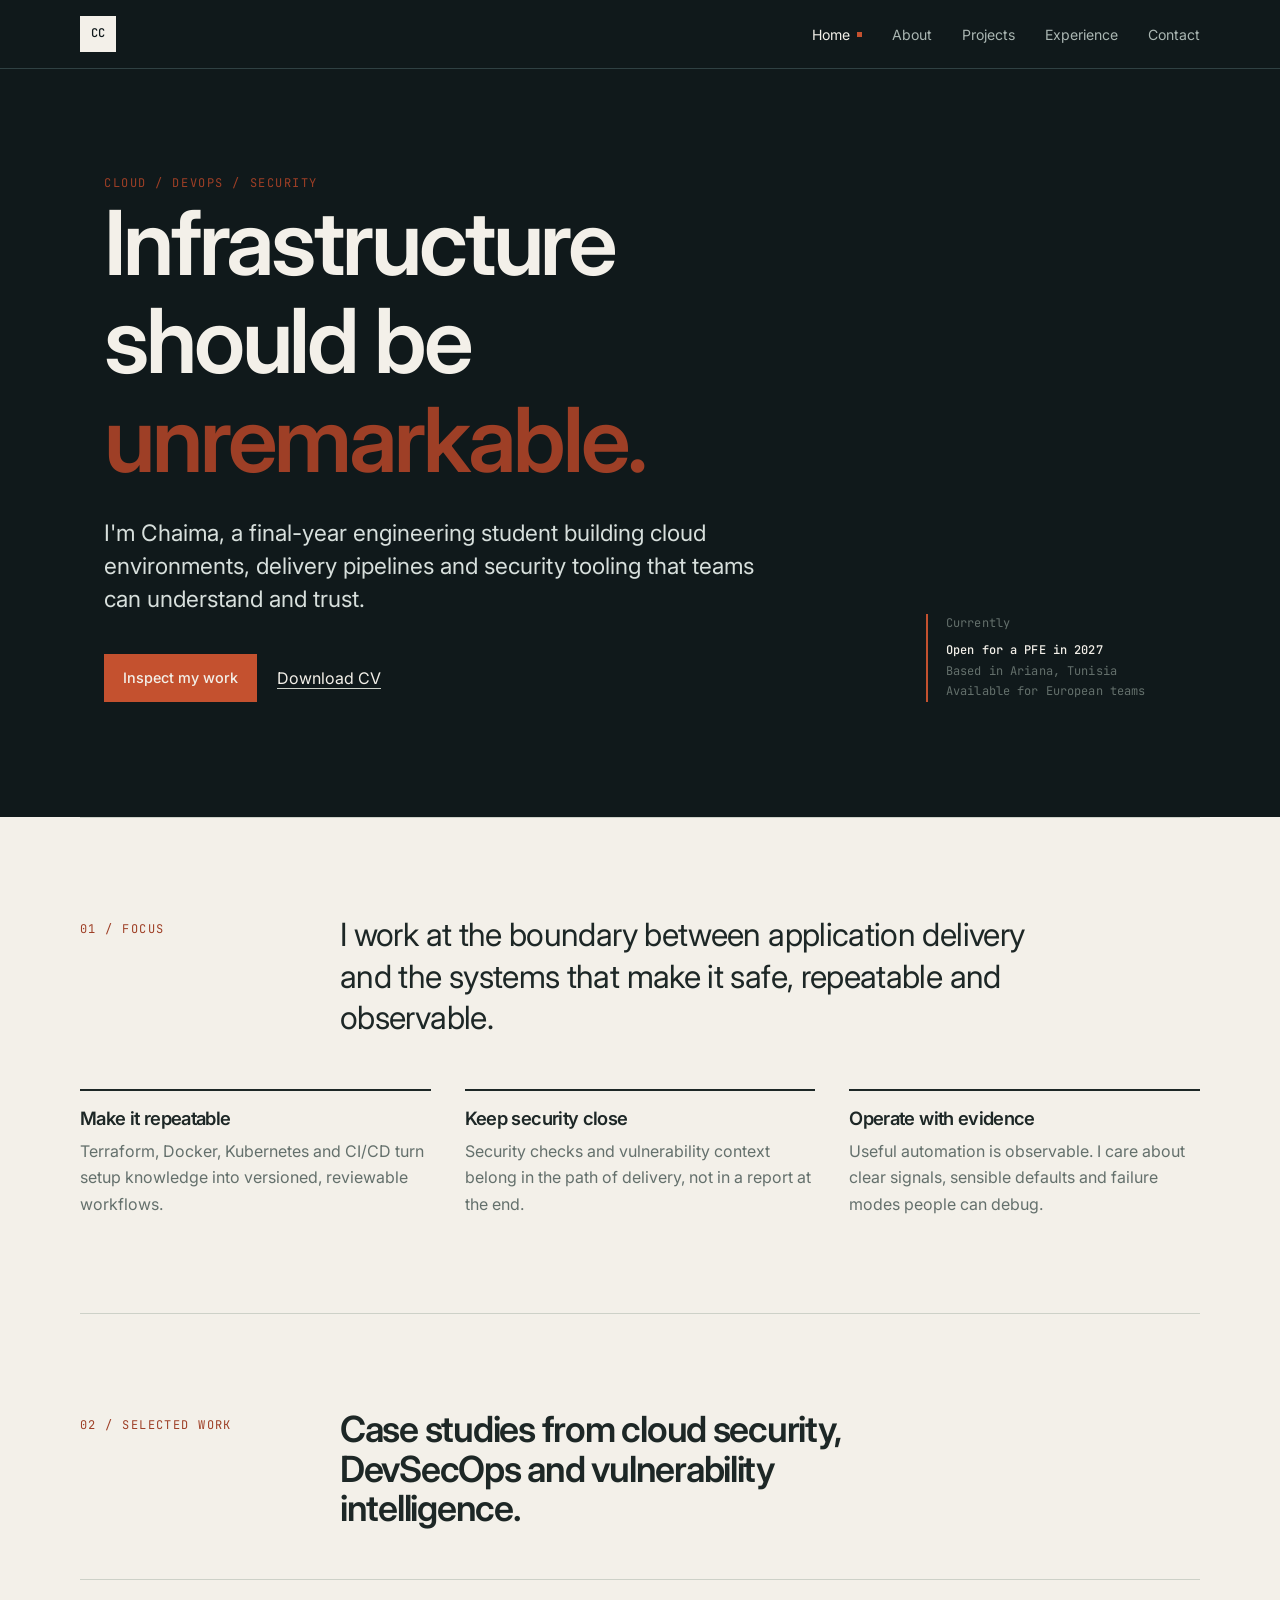
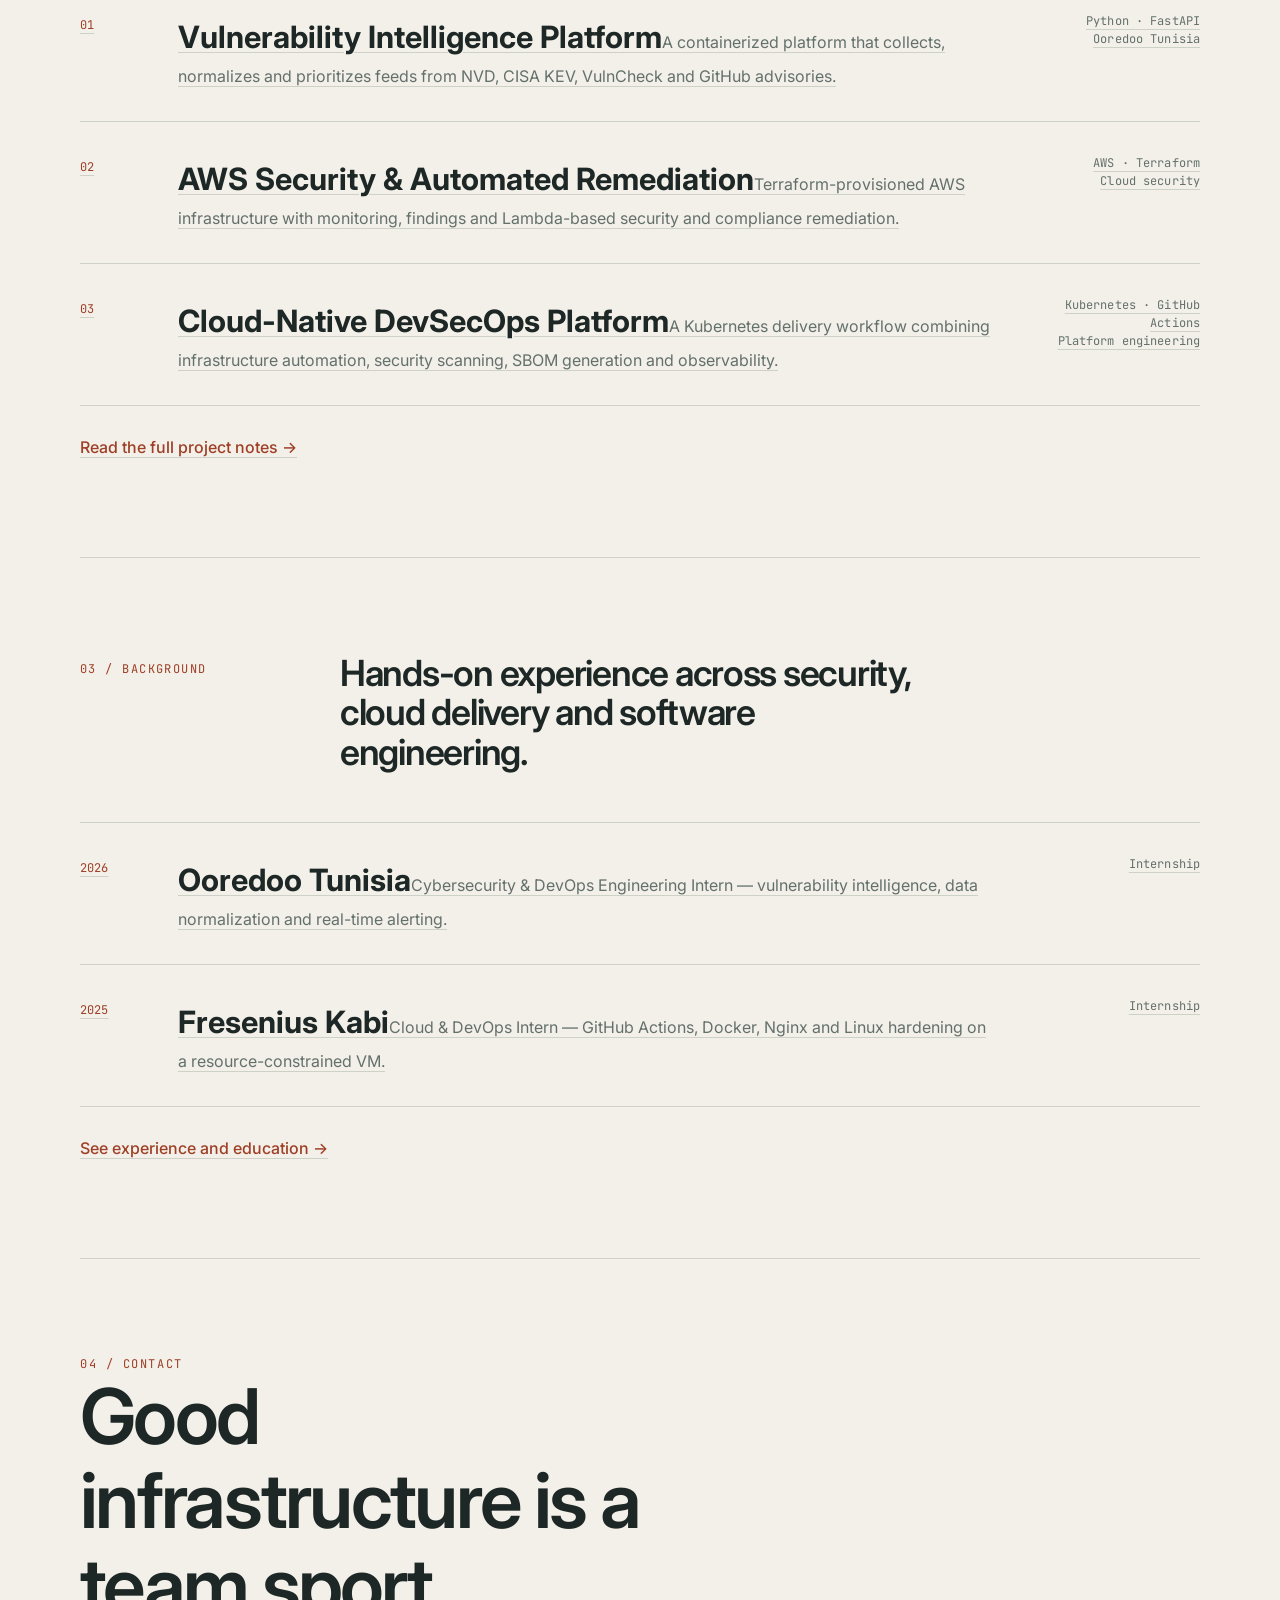
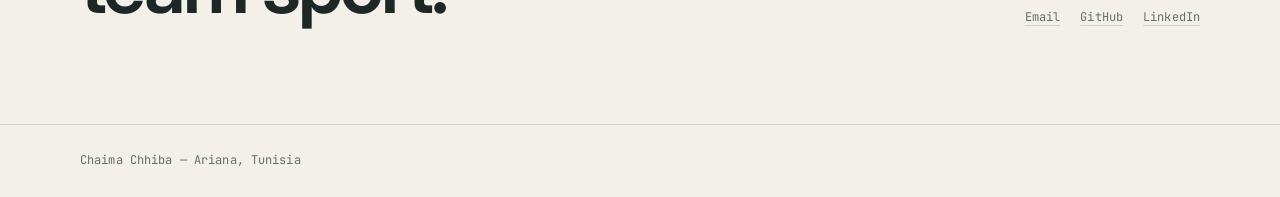
==== commit 03bfbd69: "Refine portfolio with hybrid dark hero Co-authored-by: Copilot <223556219+Copilot@users.noreply.gith" ====
--- a/index.html
+++ b/index.html
@@ -12,4 +12,4 @@
 <section class="wrap sec"><div class="sec-heading"><p class="section-label mono">02 / Selected work</p><h2>Case studies from cloud security, DevSecOps and vulnerability intelligence.</h2></div><div class="work-list"><a class="work-item" href="/projects/"><span class="work-number mono">01</span><span><strong class="work-title">Vulnerability Intelligence Platform</strong><span class="work-copy">A containerized platform that collects, normalizes and prioritizes feeds from NVD, CISA KEV, VulnCheck and GitHub advisories.</span></span><span class="work-meta mono">Python · FastAPI<br>Ooredoo Tunisia</span></a><a class="work-item" href="/projects/"><span class="work-number mono">02</span><span><strong class="work-title">AWS Security &amp; Automated Remediation</strong><span class="work-copy">Terraform-provisioned AWS infrastructure with monitoring, findings and Lambda-based security and compliance remediation.</span></span><span class="work-meta mono">AWS · Terraform<br>Cloud security</span></a><a class="work-item" href="/projects/"><span class="work-number mono">03</span><span><strong class="work-title">Cloud-Native DevSecOps Platform</strong><span class="work-copy">A Kubernetes delivery workflow combining infrastructure automation, security scanning, SBOM generation and observability.</span></span><span class="work-meta mono">Kubernetes · GitHub Actions<br>Platform engineering</span></a></div><p class="more"><a href="/projects/">Read the full project notes →</a></p></section>
 <section class="wrap sec"><div class="sec-heading"><p class="section-label mono">03 / Background</p><h2>Hands-on experience across security, cloud delivery and software engineering.</h2></div><div class="work-list"><a class="work-item" href="/experience/"><span class="work-number mono">2026</span><span><strong class="work-title">Ooredoo Tunisia</strong><span class="work-copy">Cybersecurity &amp; DevOps Engineering Intern — vulnerability intelligence, data normalization and real-time alerting.</span></span><span class="work-meta mono">Internship</span></a><a class="work-item" href="/experience/"><span class="work-number mono">2025</span><span><strong class="work-title">Fresenius Kabi</strong><span class="work-copy">Cloud &amp; DevOps Intern — GitHub Actions, Docker, Nginx and Linux hardening on a resource-constrained VM.</span></span><span class="work-meta mono">Internship</span></a></div><p class="more"><a href="/experience/">See experience and education →</a></p></section>
 <section class="wrap sec contact" id="contact"><div><p class="eyebrow mono">04 / Contact</p><h2>Good infrastructure is a team sport.</h2></div><ul class="links mono"><li><a href="mailto:chhibaachaima@gmail.com">Email</a></li><li><a href="https://github.com/chaima-chhiba" rel="me noopener">GitHub</a></li><li><a href="https://linkedin.com/in/chaima-chhiba" rel="me noopener">LinkedIn</a></li></ul></section>
-</main><footer class="foot"><div class="wrap"><span class="mono">Chaima Chhiba — Ariana, Tunisia</span><span class="mono">Static site, no trackers.</span></div></footer><script src="/assets/js/main.js" defer></script></body></html>
+</main><footer class="foot"><div class="wrap"><span class="mono">Chaima Chhiba — Ariana, Tunisia</span></div></footer><script src="/assets/js/main.js" defer></script></body></html>
--- a/assets/css/style.css
+++ b/assets/css/style.css
@@ -9,6 +9,9 @@
   --blue: #315b67;
   --sans: Inter, system-ui, -apple-system, "Segoe UI", sans-serif;
   --mono: "JetBrains Mono", ui-monospace, SFMono-Regular, Menlo, monospace;
+  --night: #10191b;
+  --night-muted: #aab6b2;
+  --night-line: #304143;
 }
 
 * { box-sizing: border-box; margin: 0; }
@@ -23,16 +26,16 @@
 .skip:focus { left: 8px; }
 .wrap { width: min(1120px, 100% - 48px); margin-inline: auto; }
 
-.nav { position: sticky; top: 0; z-index: 50; background: rgba(243, 240, 233, .94); border-bottom: 1px solid var(--line); }
+.nav { position: sticky; top: 0; z-index: 50; background: var(--night); color: var(--paper); border-bottom: 1px solid var(--night-line); }
 .nav-in { display: flex; align-items: center; justify-content: space-between; min-height: 68px; }
-.logo { display: inline-flex; align-items: center; justify-content: center; width: 36px; height: 36px; color: var(--paper); background: var(--ink); text-decoration: none; font-weight: 500; }
+.logo { display: inline-flex; align-items: center; justify-content: center; width: 36px; height: 36px; color: var(--night); background: var(--paper); text-decoration: none; font-weight: 500; }
 .logo:hover { color: var(--paper); background: var(--accent); }
 .nav ul { list-style: none; display: flex; gap: 30px; padding: 0; }
-.nav nav a { text-decoration: none; color: var(--muted); font-size: .88rem; }
-.nav nav a:hover, .nav nav a[aria-current] { color: var(--ink); }
+.nav nav a { text-decoration: none; color: var(--night-muted); font-size: .88rem; }
+.nav nav a:hover, .nav nav a[aria-current] { color: var(--paper); }
 .nav nav a[aria-current]::after { content: ""; display: inline-block; width: 5px; height: 5px; margin: 0 0 3px 7px; background: var(--accent); }
-.burger { display: none; background: none; border: 1px solid var(--line); width: 40px; height: 36px; cursor: pointer; flex-direction: column; justify-content: center; align-items: center; gap: 5px; }
-.burger span { width: 18px; height: 1.5px; background: var(--ink); transition: transform .2s; }
+.burger { display: none; background: none; border: 1px solid var(--night-line); width: 40px; height: 36px; cursor: pointer; flex-direction: column; justify-content: center; align-items: center; gap: 5px; }
+.burger span { width: 18px; height: 1.5px; background: var(--paper); transition: transform .2s; }
 .burger[aria-expanded=true] span:first-child { transform: translateY(3.25px) rotate(45deg); }
 .burger[aria-expanded=true] span:last-child { transform: translateY(-3.25px) rotate(-45deg); }
 
@@ -47,15 +50,16 @@
 .sec-heading h2 { max-width: 600px; }
 .section-label { color: var(--accent-dark); padding-top: 6px; text-transform: uppercase; letter-spacing: .12em; }
 
-.hero { padding: 105px 0 115px; }
+.hero { width: 100%; max-width: none; padding: 105px max(24px, calc((100% - 1072px) / 2)) 115px; background: var(--night); color: var(--paper); }
+.hero-grid { max-width: 1072px; margin: 0 auto; }
 .hero-grid { display: grid; grid-template-columns: 1fr 250px; gap: 80px; align-items: end; }
 .hero h1 span { color: var(--accent-dark); }
-.intro { max-width: 650px; font-size: clamp(1.12rem, 2vw, 1.42rem); line-height: 1.45; }
-.hero-note { border-left: 2px solid var(--accent); padding-left: 18px; color: var(--muted); }
-.hero-note strong { display: block; color: var(--ink); font-weight: 500; margin: 7px 0 2px; }
+.intro { max-width: 650px; font-size: clamp(1.12rem, 2vw, 1.42rem); line-height: 1.45; color: #d7dfdc; }
+.hero-note { border-left: 2px solid var(--accent); padding-left: 18px; color: var(--night-muted); }
+.hero-note strong { display: block; color: var(--paper); font-weight: 500; margin: 7px 0 2px; }
 .cta { display: flex; align-items: center; gap: 20px; flex-wrap: wrap; margin-top: 38px; }
-.btn { display: inline-block; padding: 11px 18px; border: 1px solid var(--ink); text-decoration: none; font-size: .9rem; font-weight: 500; }
-.btn:hover { color: var(--paper); background: var(--ink); }
+.btn { display: inline-block; padding: 11px 18px; border: 1px solid var(--paper); text-decoration: none; font-size: .9rem; font-weight: 500; }
+.hero .btn:hover { color: var(--night); background: var(--paper); }
 .btn.pri { color: var(--paper); background: var(--accent); border-color: var(--accent); }
 .btn.pri:hover { background: var(--accent-dark); border-color: var(--accent-dark); }
 .links { list-style: none; display: flex; gap: 20px; flex-wrap: wrap; padding: 0; }
@@ -120,13 +124,13 @@
   .wrap { width: min(100% - 32px, 1120px); }
   .nav-in { min-height: 60px; }
   .burger { display: flex; }
-  .nav nav { position: absolute; top: 60px; left: 0; right: 0; background: var(--paper); border-bottom: 1px solid var(--line); display: none; }
+  .nav nav { position: absolute; top: 60px; left: 0; right: 0; background: var(--night); border-bottom: 1px solid var(--night-line); display: none; }
   .nav nav.open { display: block; }
   .nav ul { flex-direction: column; gap: 0; padding: 7px 16px; }
-  .nav nav a { display: block; padding: 13px 0; border-bottom: 1px solid var(--line); }
+  .nav nav a { display: block; padding: 13px 0; border-bottom: 1px solid var(--night-line); }
   .nav li:last-child a { border: 0; }
   .nav nav a[aria-current]::after { display: none; }
-  .hero { padding: 74px 0 80px; }
+  .hero { width: auto; padding: 74px 16px 80px; }
   h1 { font-size: clamp(2.65rem, 14vw, 4.8rem); }
   .sec { padding: 70px 0; }
   .sec.first { padding-top: 65px; }
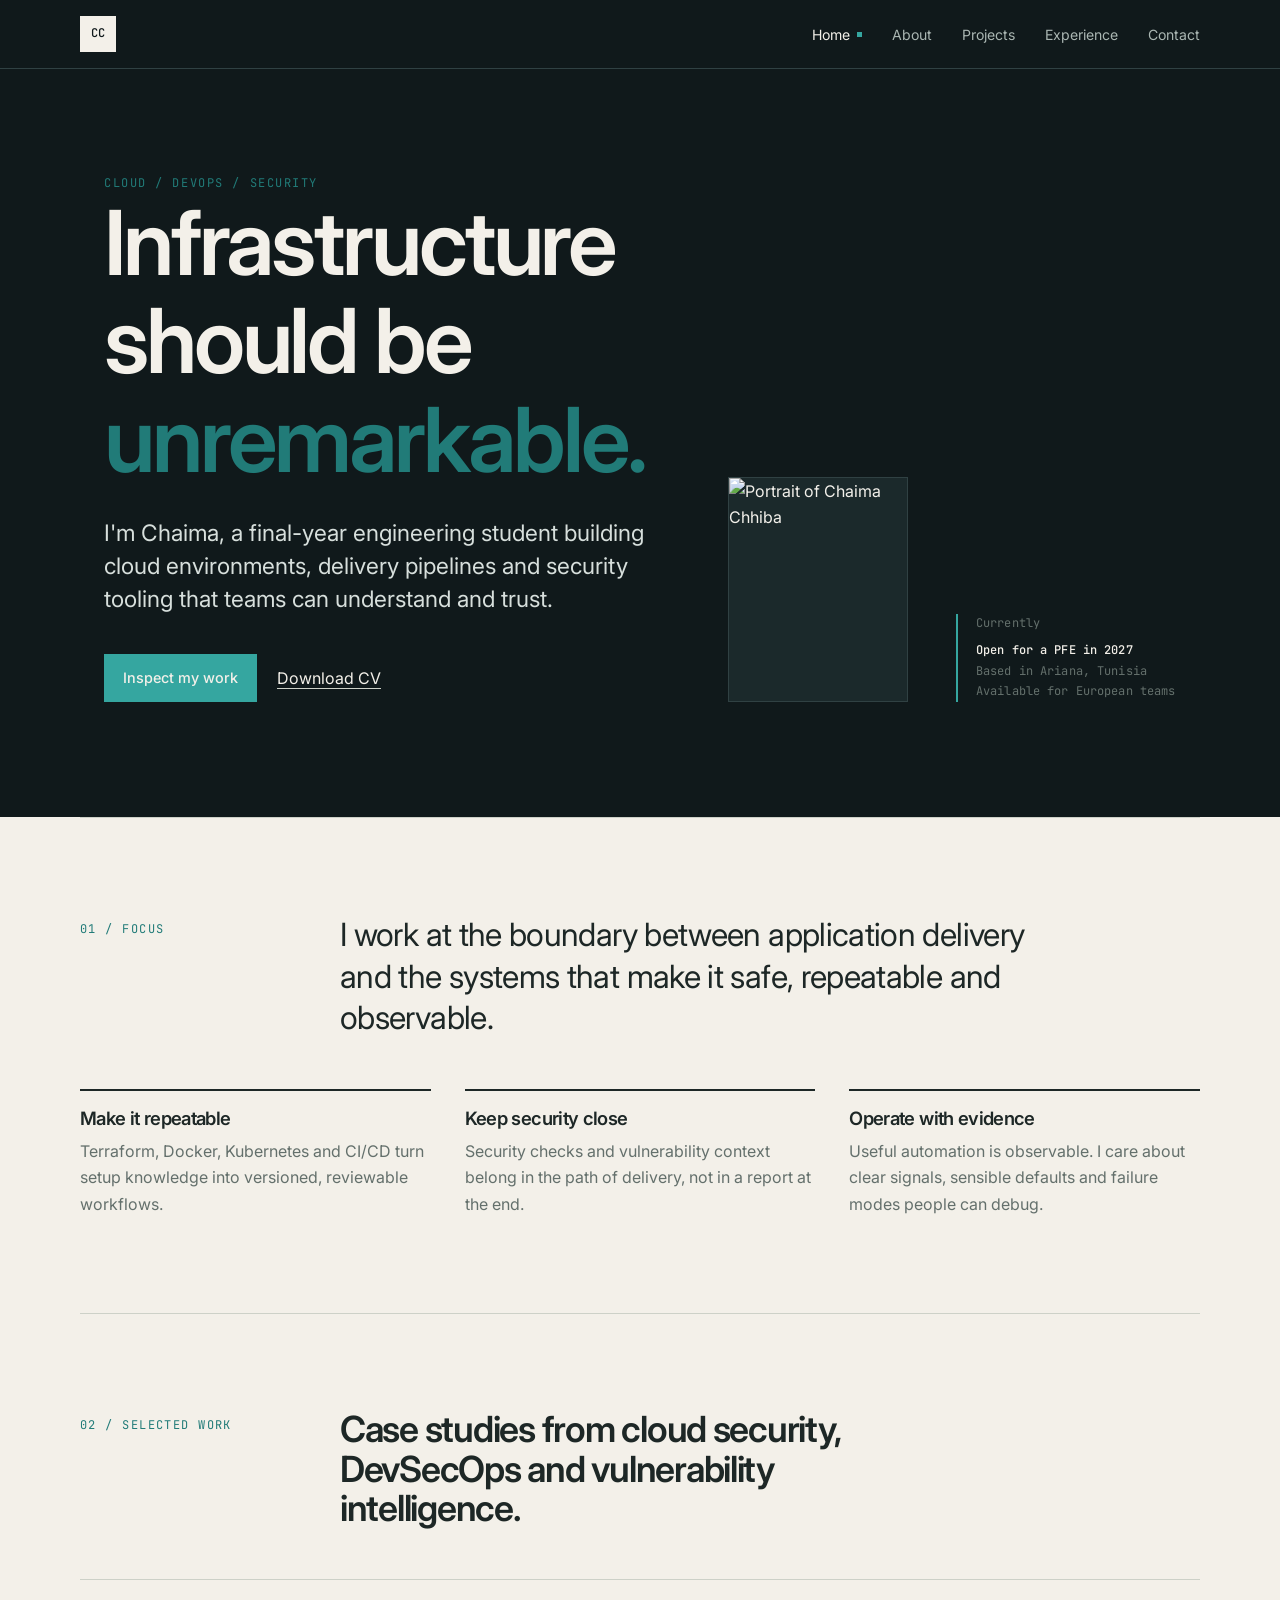
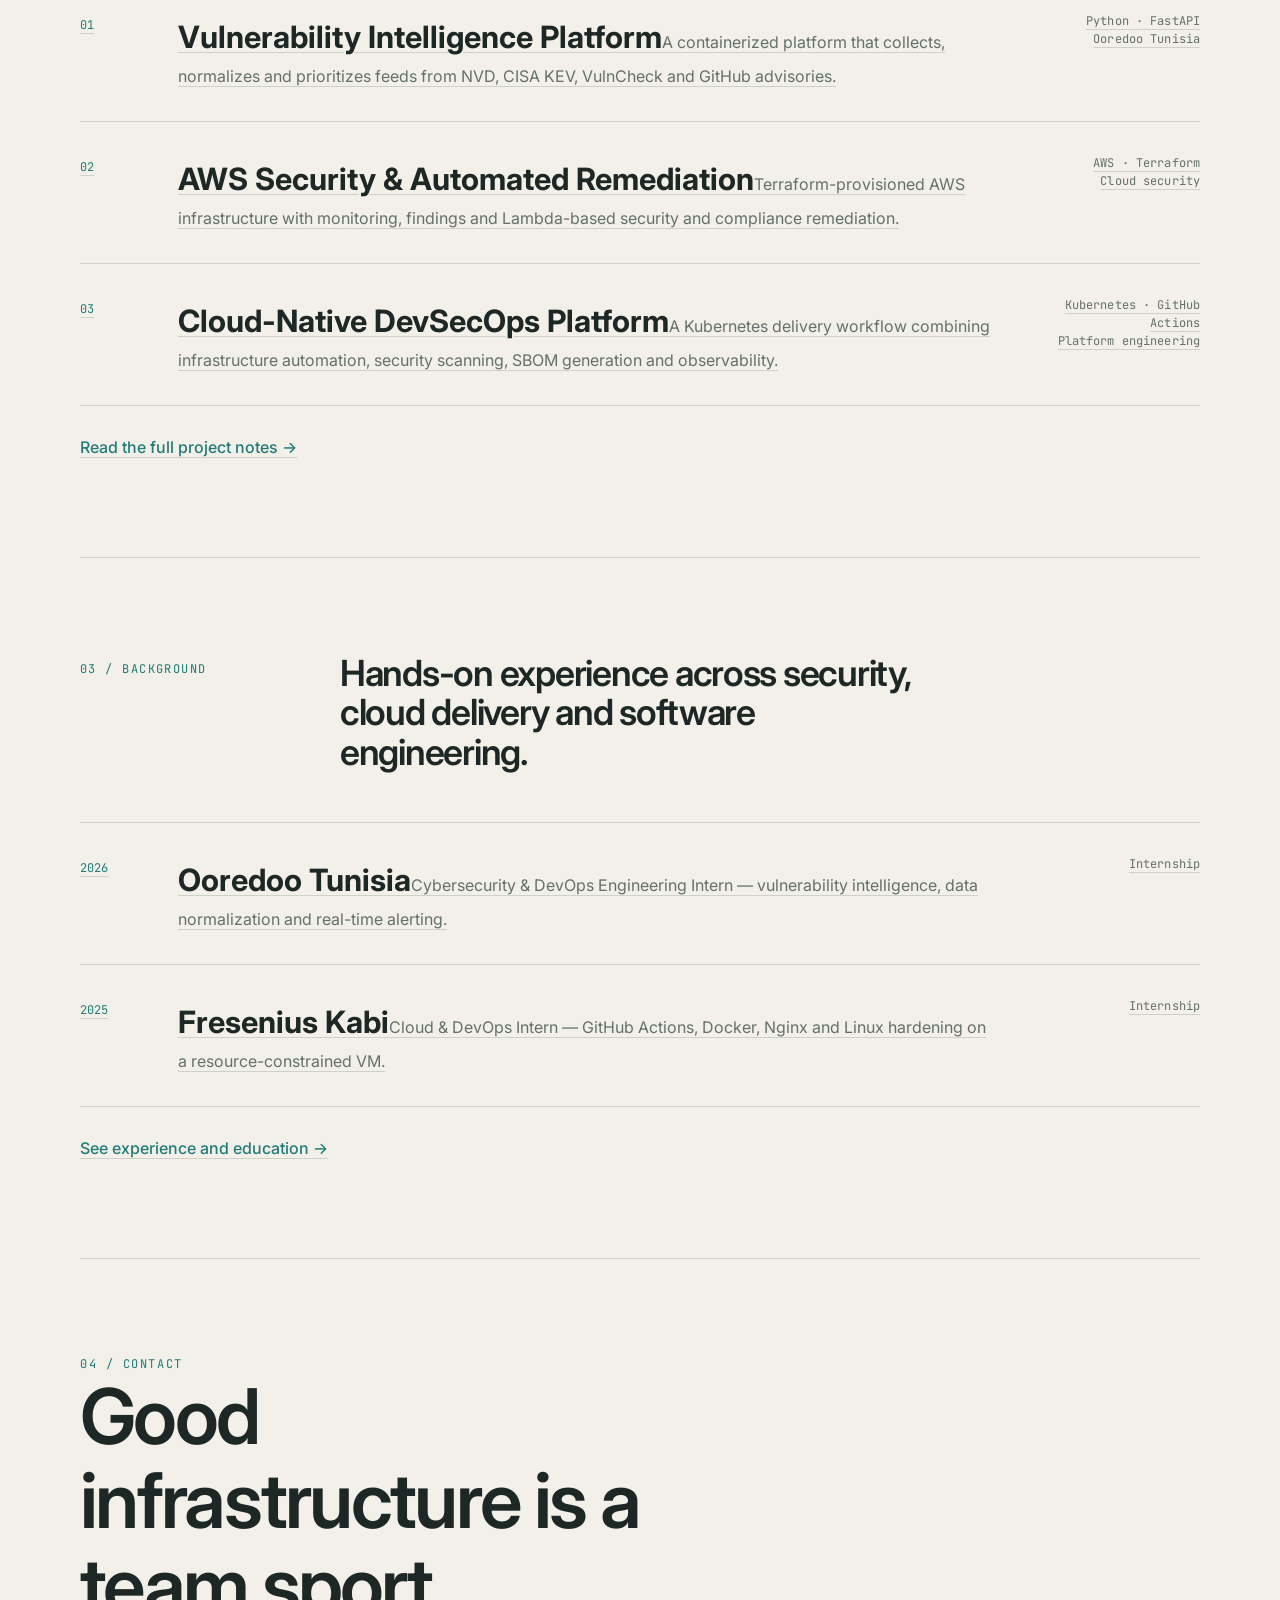
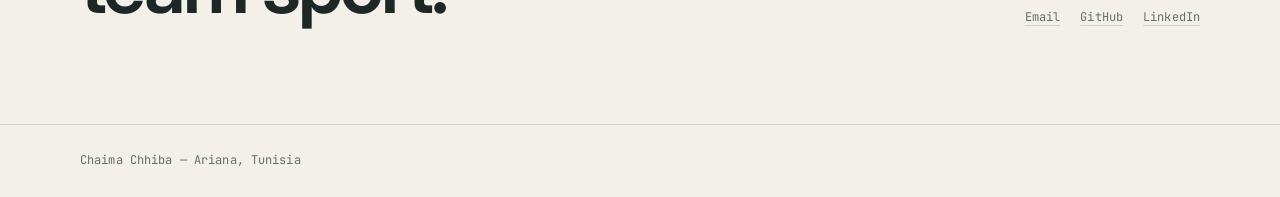
==== commit 71caa7c3: "Use teal accent and add portrait slot Co-authored-by: Copilot <223556219+Copilot@users.noreply.githu" ====
--- a/index.html
+++ b/index.html
@@ -7,7 +7,7 @@
 <a class="skip" href="#main">Skip to content</a>
 <header class="nav"><div class="wrap nav-in"><a class="logo mono" href="/" aria-label="Chaima Chhiba, home">CC</a><button class="burger" aria-expanded="false" aria-controls="menu" aria-label="Open menu"><span></span><span></span></button><nav aria-label="Main"><ul id="menu"><li><a href="/" aria-current="page">Home</a></li><li><a href="/about/">About</a></li><li><a href="/projects/">Projects</a></li><li><a href="/experience/">Experience</a></li><li><a href="#contact">Contact</a></li></ul></nav></div></header>
 <main id="main">
-<section class="wrap hero"><div class="hero-grid"><div><p class="eyebrow mono">Cloud / DevOps / Security</p><h1>Infrastructure should be <span>unremarkable.</span></h1><p class="intro">I'm Chaima, a final-year engineering student building cloud environments, delivery pipelines and security tooling that teams can understand and trust.</p><div class="cta"><a class="btn pri" href="/projects/">Inspect my work</a><a href="/assets/Chaima-Chhiba-Cv.pdf">Download CV</a></div></div><aside class="hero-note mono"><span class="dim">Currently</span><strong>Open for a PFE in 2027</strong><span class="dim">Based in Ariana, Tunisia<br>Available for European teams</span></aside></div></section>
+<section class="wrap hero"><div class="hero-grid"><div><p class="eyebrow mono">Cloud / DevOps / Security</p><h1>Infrastructure should be <span>unremarkable.</span></h1><p class="intro">I'm Chaima, a final-year engineering student building cloud environments, delivery pipelines and security tooling that teams can understand and trust.</p><div class="cta"><a class="btn pri" href="/projects/">Inspect my work</a><a href="/assets/Chaima-Chhiba-Cv.pdf">Download CV</a></div></div><figure class="portrait"><img src="/assets/chaima.jpg" alt="Portrait of Chaima Chhiba"></figure><aside class="hero-note mono"><span class="dim">Currently</span><strong>Open for a PFE in 2027</strong><span class="dim">Based in Ariana, Tunisia<br>Available for European teams</span></aside></div></section>
 <section class="wrap sec"><div class="sec-heading"><p class="section-label mono">01 / Focus</p><p class="statement">I work at the boundary between application delivery and the systems that make it safe, repeatable and observable.</p></div><div class="principles"><article class="principle"><h3>Make it repeatable</h3><p>Terraform, Docker, Kubernetes and CI/CD turn setup knowledge into versioned, reviewable workflows.</p></article><article class="principle"><h3>Keep security close</h3><p>Security checks and vulnerability context belong in the path of delivery, not in a report at the end.</p></article><article class="principle"><h3>Operate with evidence</h3><p>Useful automation is observable. I care about clear signals, sensible defaults and failure modes people can debug.</p></article></div></section>
 <section class="wrap sec"><div class="sec-heading"><p class="section-label mono">02 / Selected work</p><h2>Case studies from cloud security, DevSecOps and vulnerability intelligence.</h2></div><div class="work-list"><a class="work-item" href="/projects/"><span class="work-number mono">01</span><span><strong class="work-title">Vulnerability Intelligence Platform</strong><span class="work-copy">A containerized platform that collects, normalizes and prioritizes feeds from NVD, CISA KEV, VulnCheck and GitHub advisories.</span></span><span class="work-meta mono">Python · FastAPI<br>Ooredoo Tunisia</span></a><a class="work-item" href="/projects/"><span class="work-number mono">02</span><span><strong class="work-title">AWS Security &amp; Automated Remediation</strong><span class="work-copy">Terraform-provisioned AWS infrastructure with monitoring, findings and Lambda-based security and compliance remediation.</span></span><span class="work-meta mono">AWS · Terraform<br>Cloud security</span></a><a class="work-item" href="/projects/"><span class="work-number mono">03</span><span><strong class="work-title">Cloud-Native DevSecOps Platform</strong><span class="work-copy">A Kubernetes delivery workflow combining infrastructure automation, security scanning, SBOM generation and observability.</span></span><span class="work-meta mono">Kubernetes · GitHub Actions<br>Platform engineering</span></a></div><p class="more"><a href="/projects/">Read the full project notes →</a></p></section>
 <section class="wrap sec"><div class="sec-heading"><p class="section-label mono">03 / Background</p><h2>Hands-on experience across security, cloud delivery and software engineering.</h2></div><div class="work-list"><a class="work-item" href="/experience/"><span class="work-number mono">2026</span><span><strong class="work-title">Ooredoo Tunisia</strong><span class="work-copy">Cybersecurity &amp; DevOps Engineering Intern — vulnerability intelligence, data normalization and real-time alerting.</span></span><span class="work-meta mono">Internship</span></a><a class="work-item" href="/experience/"><span class="work-number mono">2025</span><span><strong class="work-title">Fresenius Kabi</strong><span class="work-copy">Cloud &amp; DevOps Intern — GitHub Actions, Docker, Nginx and Linux hardening on a resource-constrained VM.</span></span><span class="work-meta mono">Internship</span></a></div><p class="more"><a href="/experience/">See experience and education →</a></p></section>
--- a/assets/css/style.css
+++ b/assets/css/style.css
@@ -4,8 +4,8 @@
   --ink: #1d2726;
   --muted: #64706c;
   --line: #cdd1c8;
-  --accent: #c4512f;
-  --accent-dark: #9e3f26;
+  --accent: #35a6a0;
+  --accent-dark: #217b78;
   --blue: #315b67;
   --sans: Inter, system-ui, -apple-system, "Segoe UI", sans-serif;
   --mono: "JetBrains Mono", ui-monospace, SFMono-Regular, Menlo, monospace;
@@ -52,11 +52,13 @@
 
 .hero { width: 100%; max-width: none; padding: 105px max(24px, calc((100% - 1072px) / 2)) 115px; background: var(--night); color: var(--paper); }
 .hero-grid { max-width: 1072px; margin: 0 auto; }
-.hero-grid { display: grid; grid-template-columns: 1fr 250px; gap: 80px; align-items: end; }
+.hero-grid { display: grid; grid-template-columns: 1fr 180px 220px; gap: 48px; align-items: end; }
 .hero h1 span { color: var(--accent-dark); }
 .intro { max-width: 650px; font-size: clamp(1.12rem, 2vw, 1.42rem); line-height: 1.45; color: #d7dfdc; }
 .hero-note { border-left: 2px solid var(--accent); padding-left: 18px; color: var(--night-muted); }
 .hero-note strong { display: block; color: var(--paper); font-weight: 500; margin: 7px 0 2px; }
+.portrait { aspect-ratio: 4 / 5; margin: 0; border: 1px solid var(--night-line); background: #1b292b; overflow: hidden; }
+.portrait img { display: block; width: 100%; height: 100%; object-fit: cover; filter: saturate(.82); }
 .cta { display: flex; align-items: center; gap: 20px; flex-wrap: wrap; margin-top: 38px; }
 .btn { display: inline-block; padding: 11px 18px; border: 1px solid var(--paper); text-decoration: none; font-size: .9rem; font-weight: 500; }
 .hero .btn:hover { color: var(--night); background: var(--paper); }
@@ -115,7 +117,8 @@
 .repo { margin-top: 22px; }
 
 @media (max-width: 900px) {
-  .hero-grid { grid-template-columns: 1fr; gap: 38px; }
+  .hero-grid { grid-template-columns: 1fr 220px; gap: 38px; }
+  .portrait { grid-row: 2; }
   .hero-note { max-width: 310px; }
   .principles { grid-template-columns: 1fr; gap: 26px; }
   .sec-heading, .two { grid-template-columns: 1fr; gap: 16px; }
@@ -131,6 +134,8 @@
   .nav li:last-child a { border: 0; }
   .nav nav a[aria-current]::after { display: none; }
   .hero { width: auto; padding: 74px 16px 80px; }
+  .hero-grid { grid-template-columns: 1fr; gap: 32px; }
+  .portrait { width: min(220px, 70vw); grid-row: auto; }
   h1 { font-size: clamp(2.65rem, 14vw, 4.8rem); }
   .sec { padding: 70px 0; }
   .sec.first { padding-top: 65px; }
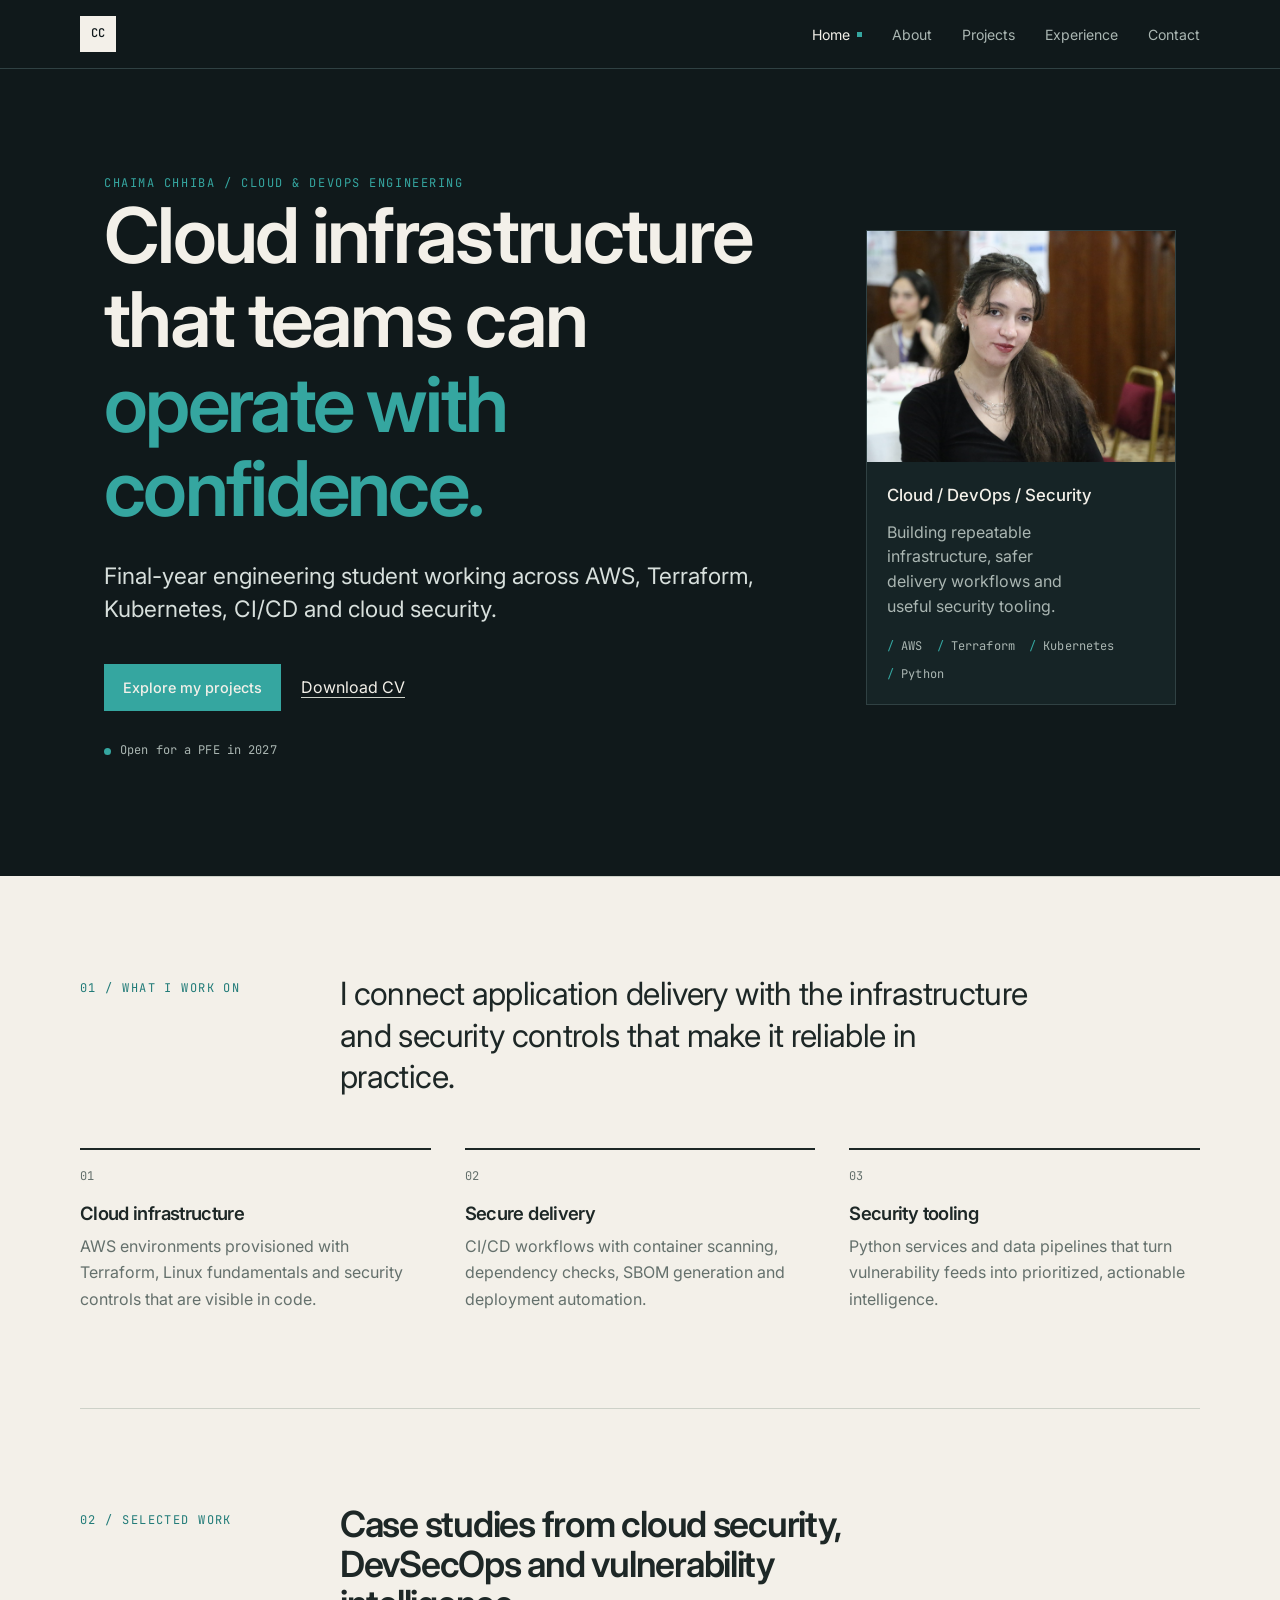
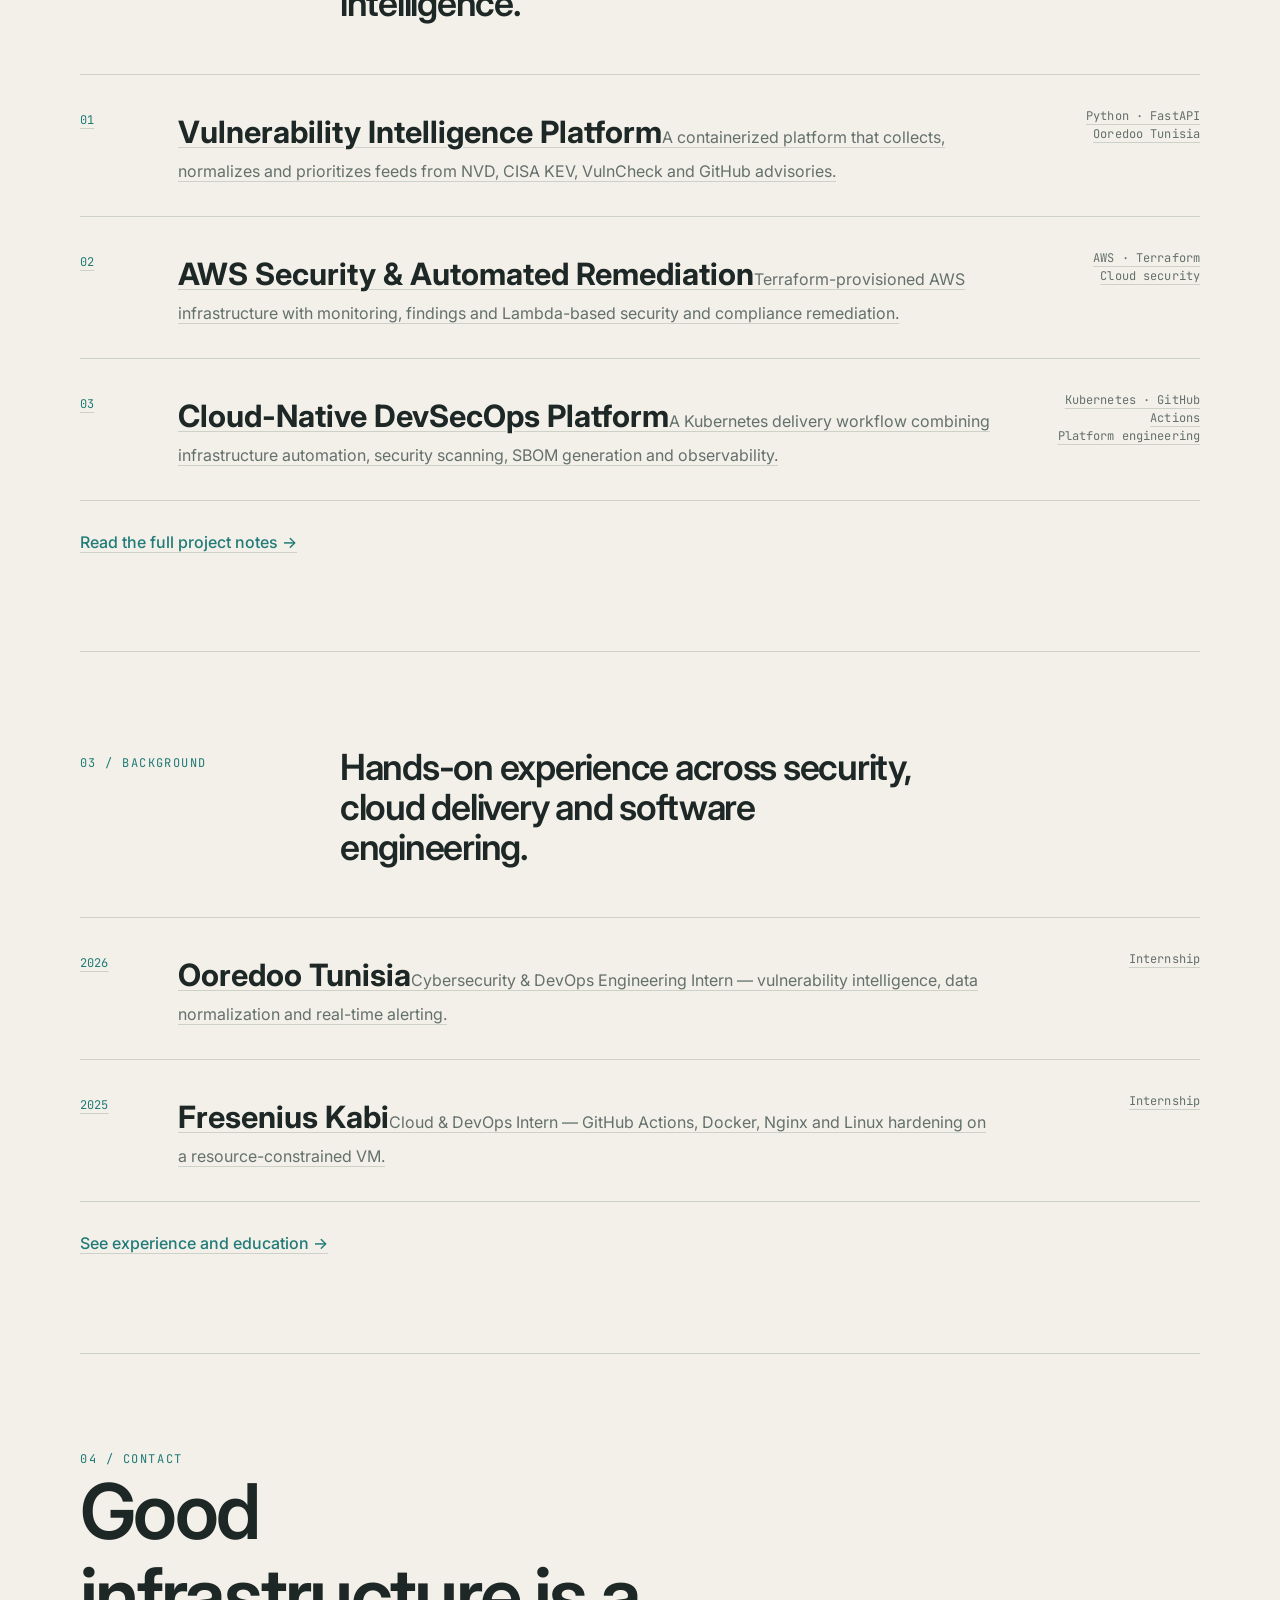
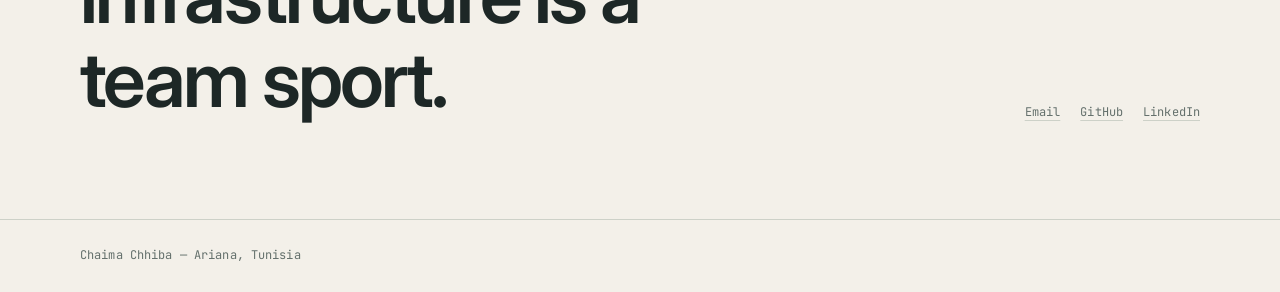
==== commit e1141124: "Polish portfolio hero and optimize portrait Co-authored-by: Copilot <223556219+Copilot@users.noreply" ====
--- a/index.html
+++ b/index.html
@@ -7,8 +7,8 @@
 <a class="skip" href="#main">Skip to content</a>
 <header class="nav"><div class="wrap nav-in"><a class="logo mono" href="/" aria-label="Chaima Chhiba, home">CC</a><button class="burger" aria-expanded="false" aria-controls="menu" aria-label="Open menu"><span></span><span></span></button><nav aria-label="Main"><ul id="menu"><li><a href="/" aria-current="page">Home</a></li><li><a href="/about/">About</a></li><li><a href="/projects/">Projects</a></li><li><a href="/experience/">Experience</a></li><li><a href="#contact">Contact</a></li></ul></nav></div></header>
 <main id="main">
-<section class="wrap hero"><div class="hero-grid"><div><p class="eyebrow mono">Cloud / DevOps / Security</p><h1>Infrastructure should be <span>unremarkable.</span></h1><p class="intro">I'm Chaima, a final-year engineering student building cloud environments, delivery pipelines and security tooling that teams can understand and trust.</p><div class="cta"><a class="btn pri" href="/projects/">Inspect my work</a><a href="/assets/Chaima-Chhiba-Cv.pdf">Download CV</a></div></div><figure class="portrait"><img src="/assets/chaima.jpg" alt="Portrait of Chaima Chhiba"></figure><aside class="hero-note mono"><span class="dim">Currently</span><strong>Open for a PFE in 2027</strong><span class="dim">Based in Ariana, Tunisia<br>Available for European teams</span></aside></div></section>
-<section class="wrap sec"><div class="sec-heading"><p class="section-label mono">01 / Focus</p><p class="statement">I work at the boundary between application delivery and the systems that make it safe, repeatable and observable.</p></div><div class="principles"><article class="principle"><h3>Make it repeatable</h3><p>Terraform, Docker, Kubernetes and CI/CD turn setup knowledge into versioned, reviewable workflows.</p></article><article class="principle"><h3>Keep security close</h3><p>Security checks and vulnerability context belong in the path of delivery, not in a report at the end.</p></article><article class="principle"><h3>Operate with evidence</h3><p>Useful automation is observable. I care about clear signals, sensible defaults and failure modes people can debug.</p></article></div></section>
+<section class="wrap hero"><div class="hero-grid"><div class="hero-copy"><p class="eyebrow mono">Chaima Chhiba / Cloud &amp; DevOps Engineering</p><h1>Cloud infrastructure that teams can <span>operate with confidence.</span></h1><p class="intro">Final-year engineering student working across AWS, Terraform, Kubernetes, CI/CD and cloud security.</p><div class="cta"><a class="btn pri" href="/projects/">Explore my projects</a><a href="/assets/Chaima-Chhiba-Cv.pdf">Download CV</a></div><p class="hero-availability mono"><span></span> Open for a PFE in 2027</p></div><div class="profile-card"><figure class="portrait"><img src="/assets/chaima.jpg" alt="Portrait of Chaima Chhiba"></figure><aside class="hero-note"><strong>Cloud / DevOps / Security</strong><p>Building repeatable infrastructure, safer delivery workflows and useful security tooling.</p><ul class="hero-stack mono"><li>AWS</li><li>Terraform</li><li>Kubernetes</li><li>Python</li></ul></aside></div></div></section>
+<section class="wrap sec"><div class="sec-heading"><p class="section-label mono">01 / What I work on</p><p class="statement">I connect application delivery with the infrastructure and security controls that make it reliable in practice.</p></div><div class="principles"><article class="principle"><p class="principle-index mono">01</p><h3>Cloud infrastructure</h3><p>AWS environments provisioned with Terraform, Linux fundamentals and security controls that are visible in code.</p></article><article class="principle"><p class="principle-index mono">02</p><h3>Secure delivery</h3><p>CI/CD workflows with container scanning, dependency checks, SBOM generation and deployment automation.</p></article><article class="principle"><p class="principle-index mono">03</p><h3>Security tooling</h3><p>Python services and data pipelines that turn vulnerability feeds into prioritized, actionable intelligence.</p></article></div></section>
 <section class="wrap sec"><div class="sec-heading"><p class="section-label mono">02 / Selected work</p><h2>Case studies from cloud security, DevSecOps and vulnerability intelligence.</h2></div><div class="work-list"><a class="work-item" href="/projects/"><span class="work-number mono">01</span><span><strong class="work-title">Vulnerability Intelligence Platform</strong><span class="work-copy">A containerized platform that collects, normalizes and prioritizes feeds from NVD, CISA KEV, VulnCheck and GitHub advisories.</span></span><span class="work-meta mono">Python · FastAPI<br>Ooredoo Tunisia</span></a><a class="work-item" href="/projects/"><span class="work-number mono">02</span><span><strong class="work-title">AWS Security &amp; Automated Remediation</strong><span class="work-copy">Terraform-provisioned AWS infrastructure with monitoring, findings and Lambda-based security and compliance remediation.</span></span><span class="work-meta mono">AWS · Terraform<br>Cloud security</span></a><a class="work-item" href="/projects/"><span class="work-number mono">03</span><span><strong class="work-title">Cloud-Native DevSecOps Platform</strong><span class="work-copy">A Kubernetes delivery workflow combining infrastructure automation, security scanning, SBOM generation and observability.</span></span><span class="work-meta mono">Kubernetes · GitHub Actions<br>Platform engineering</span></a></div><p class="more"><a href="/projects/">Read the full project notes →</a></p></section>
 <section class="wrap sec"><div class="sec-heading"><p class="section-label mono">03 / Background</p><h2>Hands-on experience across security, cloud delivery and software engineering.</h2></div><div class="work-list"><a class="work-item" href="/experience/"><span class="work-number mono">2026</span><span><strong class="work-title">Ooredoo Tunisia</strong><span class="work-copy">Cybersecurity &amp; DevOps Engineering Intern — vulnerability intelligence, data normalization and real-time alerting.</span></span><span class="work-meta mono">Internship</span></a><a class="work-item" href="/experience/"><span class="work-number mono">2025</span><span><strong class="work-title">Fresenius Kabi</strong><span class="work-copy">Cloud &amp; DevOps Intern — GitHub Actions, Docker, Nginx and Linux hardening on a resource-constrained VM.</span></span><span class="work-meta mono">Internship</span></a></div><p class="more"><a href="/experience/">See experience and education →</a></p></section>
 <section class="wrap sec contact" id="contact"><div><p class="eyebrow mono">04 / Contact</p><h2>Good infrastructure is a team sport.</h2></div><ul class="links mono"><li><a href="mailto:chhibaachaima@gmail.com">Email</a></li><li><a href="https://github.com/chaima-chhiba" rel="me noopener">GitHub</a></li><li><a href="https://linkedin.com/in/chaima-chhiba" rel="me noopener">LinkedIn</a></li></ul></section>
--- a/assets/css/style.css
+++ b/assets/css/style.css
@@ -40,7 +40,7 @@
 .burger[aria-expanded=true] span:last-child { transform: translateY(-3.25px) rotate(-45deg); }
 
 h1, h2, h3 { line-height: 1.1; letter-spacing: -.035em; font-weight: 600; }
-h1 { font-size: clamp(2.8rem, 7vw, 6.7rem); max-width: 860px; margin-bottom: 28px; }
+h1 { font-size: clamp(2.8rem, 6vw, 5.4rem); max-width: 820px; margin-bottom: 28px; }
 h2 { font-size: clamp(1.55rem, 3vw, 2.25rem); }
 h3 { font-size: 1.15rem; }
 .eyebrow { color: var(--accent-dark); text-transform: uppercase; letter-spacing: .13em; }
@@ -52,12 +52,18 @@
 
 .hero { width: 100%; max-width: none; padding: 105px max(24px, calc((100% - 1072px) / 2)) 115px; background: var(--night); color: var(--paper); }
 .hero-grid { max-width: 1072px; margin: 0 auto; }
-.hero-grid { display: grid; grid-template-columns: 1fr 180px 220px; gap: 48px; align-items: end; }
-.hero h1 span { color: var(--accent-dark); }
+.hero-grid { display: grid; grid-template-columns: minmax(0, 1fr) 310px; gap: 80px; align-items: center; }
+.hero .eyebrow, .hero h1 span { color: var(--accent); }
 .intro { max-width: 650px; font-size: clamp(1.12rem, 2vw, 1.42rem); line-height: 1.45; color: #d7dfdc; }
-.hero-note { border-left: 2px solid var(--accent); padding-left: 18px; color: var(--night-muted); }
-.hero-note strong { display: block; color: var(--paper); font-weight: 500; margin: 7px 0 2px; }
-.portrait { aspect-ratio: 4 / 5; margin: 0; border: 1px solid var(--night-line); background: #1b292b; overflow: hidden; }
+.profile-card { border: 1px solid var(--night-line); background: #162426; }
+.hero-note { padding: 20px; color: var(--night-muted); }
+.hero-note strong { display: block; color: var(--paper); font-size: 1.05rem; font-weight: 500; margin: 0 0 10px; }
+.hero-note p { max-width: 190px; line-height: 1.55; }
+.hero-availability { display: flex; align-items: center; gap: 9px; color: var(--night-muted); margin-top: 30px; }
+.hero-availability span { width: 7px; height: 7px; border-radius: 50%; background: var(--accent); }
+.hero-stack { display: flex; flex-wrap: wrap; gap: 8px 14px; list-style: none; padding: 18px 0 0; color: var(--night-muted); }
+.hero-stack li::before { content: "/ "; color: var(--accent); }
+.portrait { aspect-ratio: 4 / 3; margin: 0; background: #1b292b; overflow: hidden; }
 .portrait img { display: block; width: 100%; height: 100%; object-fit: cover; filter: saturate(.82); }
 .cta { display: flex; align-items: center; gap: 20px; flex-wrap: wrap; margin-top: 38px; }
 .btn { display: inline-block; padding: 11px 18px; border: 1px solid var(--paper); text-decoration: none; font-size: .9rem; font-weight: 500; }
@@ -82,6 +88,7 @@
 
 .principles { display: grid; grid-template-columns: repeat(3, 1fr); gap: 34px; }
 .principle { padding-top: 17px; border-top: 2px solid var(--ink); }
+.principle-index { color: var(--accent-dark); margin-bottom: 16px; }
 .principle h3 { margin-bottom: 10px; }
 .principle p { color: var(--muted); }
 .contact { display: flex; justify-content: space-between; align-items: end; gap: 40px; }
@@ -117,9 +124,7 @@
 .repo { margin-top: 22px; }
 
 @media (max-width: 900px) {
-  .hero-grid { grid-template-columns: 1fr 220px; gap: 38px; }
-  .portrait { grid-row: 2; }
-  .hero-note { max-width: 310px; }
+  .hero-grid { grid-template-columns: 1fr 250px; gap: 38px; }
   .principles { grid-template-columns: 1fr; gap: 26px; }
   .sec-heading, .two { grid-template-columns: 1fr; gap: 16px; }
 }
@@ -135,8 +140,8 @@
   .nav nav a[aria-current]::after { display: none; }
   .hero { width: auto; padding: 74px 16px 80px; }
   .hero-grid { grid-template-columns: 1fr; gap: 32px; }
-  .portrait { width: min(220px, 70vw); grid-row: auto; }
-  h1 { font-size: clamp(2.65rem, 14vw, 4.8rem); }
+  .profile-card { width: min(300px, 100%); }
+  h1 { font-size: clamp(2.45rem, 11vw, 4rem); line-height: 1.04; }
   .sec { padding: 70px 0; }
   .sec.first { padding-top: 65px; }
   .sec-heading { margin-bottom: 32px; }
